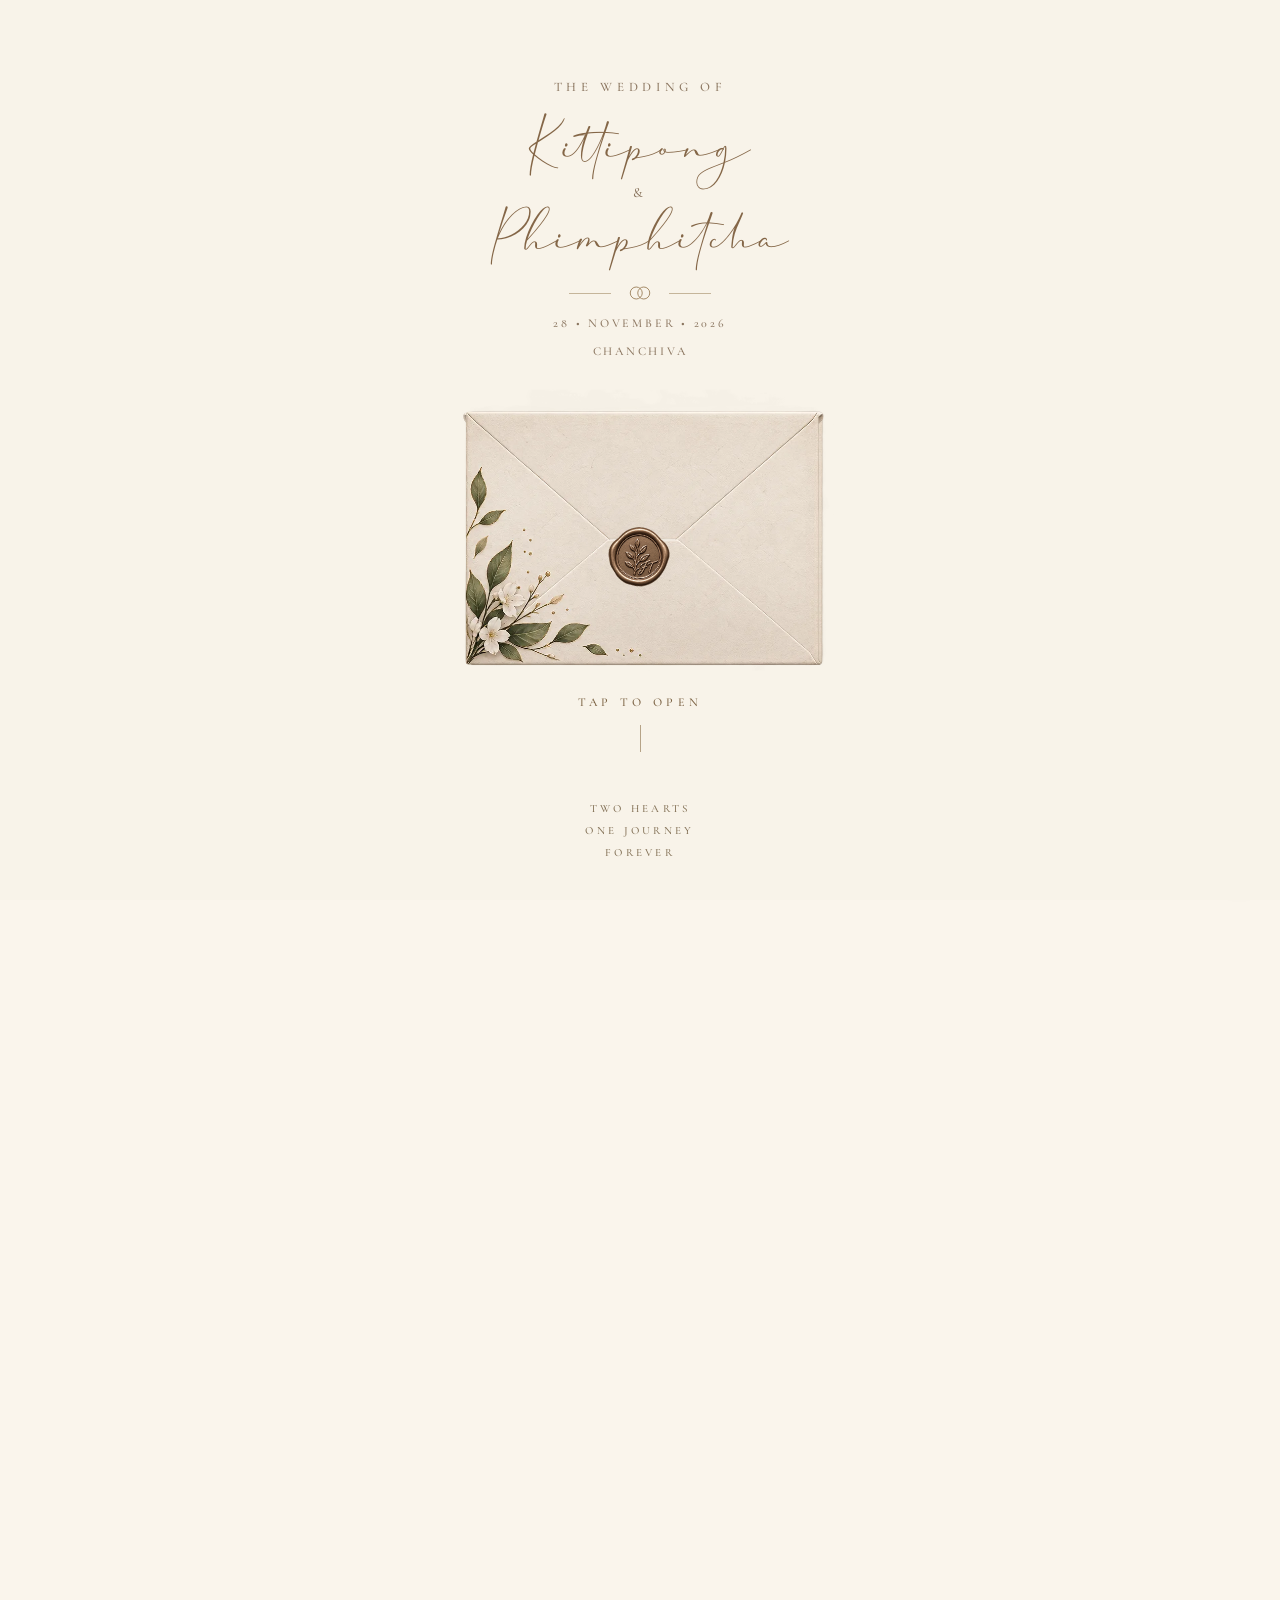
==== index.html @ faf1058a "Add files via upload" ====
<!DOCTYPE html>
<html lang="th">
<head>
<meta charset="UTF-8">
<meta name="viewport" content="width=device-width, initial-scale=1, viewport-fit=cover">
<title>Kittipong &amp; Phimphitcha — The Wedding</title>

<!-- ฟอนต์: Noto Serif Thai สำหรับข้อความไทย และฟอนต์ลายเซ็นสำหรับชื่อคู่บ่าวสาว -->
<link rel="preconnect" href="https://fonts.googleapis.com">
<link rel="preconnect" href="https://fonts.gstatic.com" crossorigin>
<link href="https://fonts.googleapis.com/css2?family=Cormorant+Garamond:ital,wght@0,500;0,600;1,500&family=Great+Vibes&family=Italianno&family=Playfair+Display:ital,wght@0,500;0,600;1,500;1,600&family=Noto+Serif+Thai:wght@300;400;500;600;700&display=swap" rel="stylesheet">

<link rel="stylesheet" href="style.css">
</head>
<body class="locked">

<!-- =========================================================
     OPENING SCREEN — ซองจดหมาย (tap / Enter / Space เพื่อเปิด)
     ========================================================= -->
<div id="opening-screen" role="button" tabindex="0" aria-label="เปิดการ์ดแต่งงาน">
  <div class="opening-florals" aria-hidden="true">
    <span class="floral-cut floral-top-left"></span>
    <span class="floral-cut floral-top-right"></span>
    <span class="floral-cut floral-bottom-left"></span>
    <span class="floral-cut floral-bottom-right"></span>
  </div>
  <div class="petal-shower" id="petalShower" aria-hidden="true"></div>
  <!-- ข้อความอยู่หลังชั้นซองและการ์ด จึงถูกการ์ดทับได้ระหว่างเปิด -->
  <div class="opening-message" aria-hidden="true">
    <span>THE WEDDING OF</span>
    <strong><i>Kittipong</i><b>&amp;</b><i>Phimphitcha</i></strong>
    <div class="opening-rings"><svg viewBox="0 0 40 24" width="30" height="20" fill="none" stroke="currentColor" stroke-width="1.2" aria-hidden="true"><circle cx="15" cy="12" r="8"/><circle cx="25" cy="12" r="8"/></svg></div>
    <em>28 • NOVEMBER • 2026<br>CHANCHIVA</em>
  </div>
  <div class="envelope-stage" id="envelopeStage">

    <!-- ชั้นที่ 1: ซองด้านหลัง (ล่างสุด) -->
    <img class="env-layer env-back" src="assets/envelope-back.webp" alt="">

    <!-- การ์ดเชิญ (ซ่อนอยู่ในซองก่อนเปิด) -->
    <div class="card-holder" id="cardHolder">
      <img src="assets/invitation-card.webp" alt="การ์ดแต่งงาน Kittipong และ Phimphitcha">

    </div>

    <!-- ชั้นที่ 2: ซองด้านหน้า/ปากซอง (ทับการ์ด ให้เห็นแค่โผล่จากช่อง) -->
    <img class="env-layer env-pocket" src="assets/envelope-pocket.webp" alt="">

    <!-- ฝาซอง หมุนเปิดแบบ 3D จากขอบบน -->
    <img class="env-layer env-flap" src="assets/envelope-flap.webp" alt="">

    <!-- ภาพซองปิดสนิท แสดงตอนเริ่มต้นก่อนกด -->
    <img class="env-layer env-closed" src="assets/envelope-closed.webp" alt="ซองจดหมาย">

    <!-- ตราครั่ง -->
    <img class="seal" src="assets/wax-seal.webp" alt="">
  </div>
  <div class="tap-hint">TAP TO OPEN</div>
  <div class="opening-motto" aria-hidden="true">TWO HEARTS<br>ONE JOURNEY<br>FOREVER</div>
</div>

<!-- เสียงเอฟเฟกต์ตอนแตะเปิดซอง (เล่นทันทีตอนกด) -->
<audio id="openSound" preload="auto">
  <source src="assets/envelope-open.mp3" type="audio/mpeg">
</audio>

<!-- เสียงกระดาษเลื่อน: เล่นตอนการ์ดเลื่อนขึ้นพ้นซอง -->
<audio id="slideSound" preload="auto">
  <source src="assets/paper-slide.mp3" type="audio/mpeg">
</audio>

<!-- เพลงพื้นหลัง: เริ่มเล่นหลังเข้าสู่หน้าเนื้อหาแล้วเท่านั้น จึงไม่มีวิดีโอปรากฏบนหน้าเว็บ -->
<audio id="musicPlayer" loop preload="auto">
  <source src="assets/sweet-nothing.mp3" type="audio/mpeg">
</audio>
<button class="music-toggle" id="musicToggle" type="button" aria-pressed="false" aria-label="เล่น/หยุดเพลงประกอบ">
  <svg class="icon-off" viewBox="0 0 24 24" width="19" height="19" fill="none" stroke="currentColor" stroke-width="1.7" stroke-linecap="round" stroke-linejoin="round" aria-hidden="true"><path d="M4 9v6h4l5 4V5L8 9H4z"/><path d="M4 4l16 16"/></svg>
  <svg class="icon-on" viewBox="0 0 24 24" width="19" height="19" fill="none" stroke="currentColor" stroke-width="1.7" stroke-linecap="round" stroke-linejoin="round" aria-hidden="true"><path d="M4 9v6h4l5 4V5L8 9H4z"/><path d="M16.5 8.5a5 5 0 0 1 0 7"/><path d="M19 6a8.5 8.5 0 0 1 0 12"/></svg>
</button>

<!-- =========================================================
     MAIN SITE
     ========================================================= -->
<div id="site">

  <!-- 1) HERO -->
  <section class="hero" id="hero">
    <div class="hero-botanical hero-reference-scene" aria-hidden="true">
      <span class="hero-edge-sprig"></span>
      <span class="hero-edge-petal"></span>
      <svg class="hero-wash hero-wash-top" viewBox="0 0 500 420" fill="none">
        <defs><filter id="washTexture"><feTurbulence type="fractalNoise" baseFrequency=".045" numOctaves="3" seed="8" result="grain"/><feDisplacementMap in="SourceGraphic" in2="grain" scale="9"/><feGaussianBlur stdDeviation=".6"/></filter></defs>
        <path d="M0 0H365C309 83 187 34 117 115C68 170 53 195 0 239Z" fill="#9da982" opacity=".38" filter="url(#washTexture)"/>
        <path d="M0 0H390C320 89 203 46 132 124C70 192 76 239 0 283Z" fill="#b8bea0" opacity=".17" filter="url(#washTexture)"/>
        <path d="M-20 373C73 326 150 345 213 239C272 140 265 77 420-15" stroke="#b79a5f" stroke-width="1.5" opacity=".8"/>
      </svg>
      <svg class="hero-wash hero-wash-bottom" viewBox="0 0 500 420" fill="none">
        <path d="M0 420C130 372 184 393 259 309C344 216 397 195 500 175V420Z" fill="#9da982" opacity=".35" filter="url(#washTexture)"/>
        <path d="M50 420C177 357 212 377 282 291C360 213 398 187 500 170" stroke="#f8f5eb" stroke-width="3" opacity=".7"/>
        <path d="M-10 389C122 345 195 368 267 249C344 124 408 128 520 92" stroke="#b79a5f" stroke-width="1.5" opacity=".8"/>
      </svg>
      <span class="hero-corner-note">A little<br>moment,<br>a lifetime<br>together<span>♡</span></span>
      <span class="hero-side-note">Two<br>people<br>one<br>story</span>
      <span class="hero-scatter scatter-leaf-one"></span>
      <span class="hero-scatter scatter-leaf-two"></span>
      <span class="hero-scatter scatter-petal-one"></span>
      <span class="hero-scatter scatter-petal-two"></span>
      <span class="hero-scatter scatter-petal-three"></span>
      <span class="hero-scatter scatter-petal-four"></span>
      <span class="hero-scatter scatter-petal-five"></span>
      <span class="hero-scatter scatter-petal-six"></span>
      <span class="floral-cut floral-left floral-distant"></span>
      <span class="floral-cut floral-bottom floral-distant"></span>
      <span class="floral-cut floral-left floral-veil"></span>
      <span class="floral-cut floral-bottom floral-veil"></span>
      <span class="floral-cut floral-left"></span>
      <span class="floral-cut floral-bottom"></span>
    </div>
    <figure class="hero-couple">
      <img class="couple-story" id="coupleStory" src="assets/couple-watercolor-ten/01.png" alt="ภาพเคลื่อนไหวเรื่องราวของคู่บ่าวสาว Kittipong และ Phimphitcha">
      <img class="couple-final" id="coupleFinal" src="assets/couple-final-watercolor.png" alt="" aria-hidden="true" decoding="async" fetchpriority="high">
    </figure>
    <!-- Remove hero-progress--message to restore the original progress bar. -->
    <div class="hero-progress hero-progress--message" id="heroProgress" aria-hidden="true">
      <span class="progress-bar"></span>
      <div class="journey-loading">การเดินทางของเรากำลังจะเริ่มต้นขึ้น<i class="journey-dots"></i></div>
    </div>
    <div class="hero-copy">
      <div class="kicker">The Wedding Of</div>
      <h1><span class="hero-name">Kittipong</span><span class="amp">&amp;</span><span class="hero-name">Phimphitcha</span></h1>
      <div class="venue"><!-- ข้อมูลสถานที่: แก้ชื่อสถานที่จัดงานตรงนี้ --> Chanchiva</div>
      <div class="date-row">
        <span>28</span><span class="dot"></span><span>November</span><span class="dot"></span><span>2026</span>
      </div>
      <p class="tagline">A little moment,<br>a lifetime together</p>
      <div class="hero-actions">
        <a class="hero-btn" href="#gift">
          <svg class="hero-btn-icon" viewBox="0 0 24 24" width="20" height="20" fill="none" stroke="currentColor" stroke-width="1.6" stroke-linecap="round" stroke-linejoin="round" aria-hidden="true"><path d="M12 20.2s-7.3-4.4-9.7-8.7C.7 8 2.1 4.3 5.6 3.8c2-.3 3.7.8 4.6 2.3.9-1.5 2.6-2.6 4.6-2.3 3.5.5 4.9 4.2 3.1 7.7-2.4 4.3-9.6 8.7-9.6 8.7z"/></svg>
          <span>ร่วมแสดงความยินดี</span>
          <small>Well Wishes</small>
        </a>
        <a class="hero-btn" href="#rsvp">
          <svg class="hero-btn-icon" viewBox="0 0 24 24" width="20" height="20" fill="none" stroke="currentColor" stroke-width="1.6" stroke-linecap="round" stroke-linejoin="round" aria-hidden="true"><rect x="3.5" y="5" width="17" height="15.5" rx="2"/><path d="M3.5 9.6h17M8 3v3.6M16 3v3.6"/></svg>
          <span>ลงชื่อเข้าร่วมงาน</span>
          <small>RSVP</small>
        </a>
        <a class="hero-btn" href="#gallery">
          <svg class="hero-btn-icon" viewBox="0 0 24 24" width="20" height="20" fill="none" stroke="currentColor" stroke-width="1.6" stroke-linecap="round" stroke-linejoin="round" aria-hidden="true"><rect x="3" y="4.5" width="18" height="14" rx="2"/><circle cx="8.5" cy="9.5" r="1.5"/><path d="M4 16.5l4.5-4.3c.8-.8 2-.8 2.8 0l1.7 1.6M14 15l1.4-1.3c.8-.8 2-.8 2.8 0L21 16"/></svg>
          <span>แกลเลอรี</span>
          <small>Gallery</small>
        </a>
      </div>
    </div>
    <div class="scroll-cue"></div>
  </section>

  <!-- 2) COUNTDOWN -->
  <section class="section" id="countdown">
    <div class="container center">
      <div class="countdown-ornament countdown-hourglass" aria-hidden="true">
        <span></span><svg viewBox="0 0 24 32" fill="none" stroke="currentColor" stroke-width="1.1" stroke-linecap="round" stroke-linejoin="round"><path d="M3 2h18M3 30h18M5 3v5c0 4 5 5 5 8s-5 4-5 8v5M19 3v5c0 4-5 5-5 8s5 4 5 8v5M8 26h8M8 7h8"/></svg><span></span>
      </div>
      <h2 class="eyebrow">Countdown</h2>
      <p class="countdown-date">Until <time datetime="2026-11-28">28 November 2026</time></p>
      <div class="countdown-wrap" id="countdownWrap">
        <div class="cd-box"><div class="cd-num" id="cdDays">00</div><div class="cd-label">Days</div></div>
        <div class="cd-box"><div class="cd-num" id="cdHours">00</div><div class="cd-label">Hours</div></div>
        <div class="cd-box"><div class="cd-num" id="cdMins">00</div><div class="cd-label">Minutes</div></div>
        <div class="cd-box"><div class="cd-num" id="cdSecs">00</div><div class="cd-label">Seconds</div></div>
      </div>
      <div class="countdown-ornament countdown-leaf" aria-hidden="true">
        <span></span><svg viewBox="0 0 64 36" fill="none"><path d="M8 29C23 24 36 16 55 6" stroke="currentColor" stroke-width="1"/><path d="M17 25Q8 13 15 10Q22 15 17 25ZM25 21Q21 8 29 5Q34 13 25 21ZM35 16Q34 4 43 3Q46 10 35 16ZM23 23Q34 21 37 28Q29 33 23 23ZM36 16Q49 14 53 20Q44 26 36 16Z" fill="currentColor" opacity=".7"/></svg><span></span>
      </div>
      <p class="countdown-quote">Good things take time<br>and we can’t wait to see you</p>
    </div>
  </section>

  <!-- 4) SCHEDULE -->
  <section class="section" id="schedule">
    <div class="schedule-corner" aria-hidden="true"></div>
    <div class="container center">
      <div class="schedule-heading-ornament" aria-hidden="true"><span>⚜</span></div>
      <div class="eyebrow">Wedding Day Schedule</div>
      <p class="lede">ขอเรียนเชิญทุกท่านร่วมเป็นส่วนหนึ่งในวันพิเศษของเรา</p>
    </div>
    <div class="container">
      <div class="schedule-list">
        <div class="sch-row">
          <div class="sch-time">16.29</div>
          <div class="schedule-icon icon-rings" aria-hidden="true"></div>
          <div class="sch-what"><span>RING CEREMONY</span><p>ร่วมเป็นสักขีพยานในช่วงเวลาสำคัญของเรา</p></div>
        </div>
        <div class="sch-row">
          <div class="sch-time">17.09</div>
          <div class="schedule-icon icon-water" aria-hidden="true"></div>
          <div class="sch-what"><span>WATER BLESSING</span><p>รับคำอวยพรจากผู้ใหญ่ที่เคารพรัก</p></div>
        </div>
        <div class="sch-row">
          <div class="sch-time">18.49</div>
          <div class="schedule-icon icon-cheers" aria-hidden="true"></div>
          <div class="sch-what"><span>WEDDING RECEPTION</span><p>ร่วมรับประทานอาหารและเฉลิมฉลองไปด้วยกัน</p></div>
        </div>
        <div class="sch-row">
          <div class="sch-time">20.59</div>
          <div class="schedule-icon icon-party" aria-hidden="true"></div>
          <div class="sch-what"><span>AFTER PARTY</span><p>สนุกไปด้วยกันในค่ำคืนพิเศษ</p></div>
        </div>
      </div>
    </div>
      <div class="schedule-footer-ornament" aria-hidden="true">
      <span></span><svg viewBox="0 0 64 36" fill="none"><path d="M8 29C23 24 36 16 55 6" stroke="currentColor" stroke-width="1"/><path d="M17 25Q8 13 15 10Q22 15 17 25ZM25 21Q21 8 29 5Q34 13 25 21ZM35 16Q34 4 43 3Q46 10 35 16ZM23 23Q34 21 37 28Q29 33 23 23ZM36 16Q49 14 53 20Q44 26 36 16Z" fill="currentColor" opacity=".75"/></svg><span></span>
    </div>
  </section>

  <!-- 5) GALLERY -->
  <section class="section" id="gallery">
    <div class="container center">
      <div class="eyebrow">Gallery</div>
      <!-- แทนที่ .g-cell ด้วย <img src="..."> เมื่อมีภาพจริง -->
      <div class="gallery">
        <div class="g-cell">ภาพที่ 1</div>
        <div class="g-cell">ภาพที่ 2</div>
        <div class="g-cell">ภาพที่ 3</div>
        <div class="g-cell">ภาพที่ 4</div>
        <div class="g-cell">ภาพที่ 5</div>
        <div class="g-cell">ภาพที่ 6</div>
        <div class="g-cell">ภาพที่ 7</div>
        <div class="g-cell">ภาพที่ 8</div>
      </div>
    </div>
  </section>

  <!-- 6) LOCATION -->
  <section class="section" id="location">
    <div class="container center">
      <div class="eyebrow">Location</div>
      <figure class="venue-art">
        <img src="assets/chanchiva-venue.png" width="1484" height="1060" loading="lazy" decoding="async" alt="ภาพวาดสถานที่จัดงาน Chanchiva พร้อมโต๊ะจัดเลี้ยงกลางสวนและไฟประดับ">
      </figure>
      <div class="loc-box">
        <!-- ข้อมูลสถานที่: แก้ชื่อ/ที่อยู่จริงตรงนี้ -->
        
        <p>chanchiva, trat 23000</p>
        <a class="btn solid" href="https://maps.app.goo.gl/iJ3Cxn6R8EV3e9rb6?g_st=ic" target="_blank" rel="noopener">เปิดใน Google Maps</a>
      </div>
    </div>
  </section>

  <!-- 7) DRESS CODE -->
  <section class="section" id="dresscode">
    <div class="container center">
      <p class="dress-kicker">OUR SPECIAL DAY</p>
      <h2 class="eyebrow">Dress Code</h2>
      <div class="dress-divider" aria-hidden="true"></div>
      <p class="lede">ขอเชิญแขกผู้มีเกียรติร่วมงานในโทนสีที่กลมกลืนกับธีมงาน</p>
      <div class="dress-row">
        <div class="dress-swatch"><div class="chip" style="background:#faf5ec"></div><span>Ivory</span></div>
        <div class="dress-swatch"><div class="chip" style="background:#d9c39c"></div><span>Champagne</span></div>
        <div class="dress-swatch"><div class="chip" style="background:#7a6142"></div><span>Warm Brown</span></div>
        <div class="dress-swatch"><div class="chip" style="background:#8da07e"></div><span>Sage</span></div>
      </div>
      <figure class="dress-illustration">
        <img src="assets/dress-code-guests-editorial.png" loading="lazy" decoding="async" alt="ตัวอย่างชุดแขกงานแต่ง ทั้งสูทและเดรสในโทนไอวอรี แชมเปญ น้ำตาล และเขียวเซจ">
      </figure>
    </div>
  </section>

  <!-- 8) CONGRATULATIONS / GIFT -->
  <section class="section" id="gift">
    <div class="container center">
      <div class="eyebrow">With Love</div>
      <p class="lede">ขอบคุณทุกความรักและคำอวยพรที่มอบให้ในวันพิเศษของเรา</p>
    </div>
    <div class="container">
      <form class="gift-panel" id="giftForm">
        <img class="payment-qr" src="assets/payment-qr.png" alt="QR PromptPay สำหรับร่วมแสดงความยินดี">
        <div class="gift-fields">
          <div class="f-row">
            <label for="transferName">ชื่อผู้โอน</label>
            <input type="text" id="transferName" name="transferName" required placeholder="ชื่อ-นามสกุล">
          </div>
          <div class="f-row">
            <label class="slip-label" for="transferSlip">แนบสลิปการโอนเงิน <span>เลือกไฟล์</span></label>
            <input class="slip-input" type="file" id="transferSlip" name="transferSlip" accept="image/*">
          </div>
          <div class="f-row">
            <label for="giftMessage">เขียนคำอวยพรเล็ก ๆ น้อย ๆ</label>
            <textarea id="giftMessage" name="giftMessage" placeholder="ขอให้มีความสุขมาก ๆ ตลอดไป"></textarea>
          </div>
          <button type="submit" class="btn solid">ส่งความยินดี</button>
          <p class="rsvp-note" id="giftNote">ขอบคุณสำหรับความรักและคำอวยพรนะคะ/ครับ</p>
        </div>
      </form>
    </div>
  </section>

  <!-- 9) RSVP -->
  <section class="section" id="rsvp">
    <div class="container center">
      <div class="eyebrow">ตอบรับคำเชิญ</div>
      <p class="lede">กรุณายืนยันก่อนวันที่ ... เพื่อความสะดวกในการจัดเตรียมงาน</p>
    </div>
    <div class="container">
      <!--
        การเชื่อมฟอร์ม RSVP:
        ฟอร์มนี้เป็น client-side เท่านั้น ยังไม่ได้เชื่อมต่อปลายทางส่งข้อมูล
        แนะนำให้เชื่อมกับ Google Form / Airtable / Formspree หรือ backend ของคุณเอง
        โดยแก้ที่ฟังก์ชัน handleRsvpSubmit() ด้านล่าง (เช่น เปลี่ยนเป็น fetch('URL ปลายทาง', {...}))
      -->
      <form class="rsvp-panel" id="rsvpForm">
        <div class="f-row">
          <label for="rsvpName">ชื่อ-นามสกุล</label>
          <input type="text" id="rsvpName" name="name" required placeholder="ชื่อของคุณ">
        </div>
        <div class="f-row">
          <label for="rsvpCount">จำนวนแขกที่มาร่วมงาน (รวมตัวท่านเอง)</label>
          <input type="number" id="rsvpCount" name="guests" min="1" value="1" required>
        </div>
        <div class="f-row">
          <label>การเข้าร่วมงาน</label>
          <div class="radio-group">
            <label><input type="radio" name="attending" value="yes" checked> ยินดีเข้าร่วม</label>
            <label><input type="radio" name="attending" value="no"> ไม่สะดวกเข้าร่วม</label>
          </div>
        </div>
        <button type="submit" class="btn">ส่งคำตอบรับ</button>
        <p class="rsvp-note" id="rsvpNote">ขอบคุณที่ยืนยันมานะคะ/ครับ พบกันวันที่ 28 พฤศจิกายน 2026</p>
      </form>
    </div>
  </section>

  <!-- FOOTER -->
  <footer>
    <div class="f-names">Kittipong &amp; Phimphitcha</div>
    <div class="f-date">28 . 11 . 2026 &nbsp;—&nbsp; Chanchiva</div>
    <div class="f-note">A little moment, a lifetime together</div>
  </footer>

</div>

<script src="script.js"></script>
</body>
</html>
---- style.css ----
/* =========================================================
   TOKENS — โทนสี ivory / champagne / warm brown / sage green
   ========================================================= */
:root{
  --ivory:      #faf5ec;
  --paper:      #f1e9da;
  --paper-deep: #e6d9bf;
  --champagne:  #d9c39c;
  --brown:      #7a6142;
  --brown-deep: #4a3a28;
  --sage:       #8da07e;
  --sage-deep:  #63735a;
  --ink:        #3a3025;
  --line:       rgba(74,58,40,0.18);
  --shadow:     0 18px 50px rgba(74,58,40,0.16);

  --serif-th: 'Noto Serif Thai', 'Cordia New', serif;
  --serif-en: 'Playfair Display', 'Noto Serif Thai', serif;
  --script: 'Great Vibes', 'Brush Script MT', cursive;

  --envelope-w: 783;
  --envelope-h: 615;
}

@font-face{
  font-family:'Cherolina';
  src:url('assets/Cherolina.otf') format('opentype');
  font-display:swap;
}

*{ box-sizing:border-box; }
html{ scroll-behavior:smooth; }
body{
  margin:0;
  font-family:var(--serif-th);
  background:var(--ivory);
  color:var(--ink);
  -webkit-font-smoothing:antialiased;
  overflow-x:hidden;
}
body.locked{ overflow:hidden; height:100vh; }
html.hero-locked, body.hero-locked{ overflow:hidden; height:100%; overscroll-behavior:none; }
.music-toggle{
  position:fixed; z-index:20; right:18px; bottom:18px;
  width:46px; height:46px; padding:0;
  display:flex; align-items:center; justify-content:center;
  border:1px solid rgba(96,74,49,.36); border-radius:50%; background:rgba(250,245,236,.92);
  color:var(--ink); box-shadow:0 5px 18px rgba(80,60,38,.14); cursor:pointer;
  font:500 18px var(--serif-en); letter-spacing:0; line-height:1;
}
.music-toggle[aria-pressed="true"]{ background:var(--sage-deep); border-color:var(--sage-deep); color:#fff; }
.music-toggle svg{ display:none; }
.music-toggle .icon-off{ display:block; }
.music-toggle[aria-pressed="true"] .icon-off{ display:none; }
.music-toggle[aria-pressed="true"] .icon-on{ display:block; }

img{ max-width:100%; display:block; }
h1,h2,h3{ margin:0; font-weight:500; }
p{ margin:0; }
a{ color:inherit; }
.container{ max-width:720px; margin:0 auto; padding:0 24px; }
.eyebrow{
  font-family:var(--serif-en);
  font-style:italic;
  font-size:clamp(26px,4.4vw,38px);
  color:var(--sage-deep);
  letter-spacing:.02em;
}
.section-title{
  font-size:clamp(26px,4.4vw,38px);
  color:var(--brown-deep);
  line-height:1.25;
}
.section{
  padding:88px 0;
  position:relative;
  overflow:hidden;
}
.section + .section{ border-top:1px solid var(--line); }
.section::before{
  content:"⚜";
  position:absolute;
  top:30px;
  left:max(18px, calc((100vw - 900px) / 2));
  color:var(--sage);
  font-size:18px;
  opacity:.34;
  transform:rotate(-18deg);
}
.section:nth-of-type(even)::before{ left:auto; right:max(18px, calc((100vw - 900px) / 2)); transform:rotate(18deg); }
.section .container{ position:relative; z-index:1; }
.center{ text-align:center; }
.lede{
  max-width:56ch;
  margin:18px auto 0;
  font-size:17px;
  line-height:1.9;
  color:var(--ink);
}
.center .lede{ margin-left:auto; margin-right:auto; }

@media (prefers-reduced-motion: reduce){
  *{ animation-duration:.001ms !important; transition-duration:.001ms !important; }
}

/* =========================================================
   OPENING SCREEN — ซองจดหมาย
   ========================================================= */
#opening-screen{
  position:fixed; inset:0; z-index:9999;
  box-sizing:border-box;
  /* กันชนเผื่อพื้นที่ด้านบน: ขยับชื่อลงมาแล้วต้องดันซองลงตามไปด้วย
     เพื่อไม่ให้เส้น+แหวนใต้ชื่อถูกซองบังในจอที่เตี้ยลง */
  padding-top:clamp(18px, 4vh, 36px);
  display:flex; flex-direction:column; align-items:center; justify-content:center;
  background:
    radial-gradient(ellipse at 50% 35%, rgba(222,205,175,.27), transparent 53%),
    radial-gradient(ellipse at 12% 82%, rgba(243,232,213,.7), transparent 34%),
    #fcf8f0;
  transition:opacity .6s ease, transform .6s ease;
}
#opening-screen::before{
  /* พื้นผิวกระดาษอ่อนๆ */
  content:"";
  position:absolute; inset:0;
  background-image:
    radial-gradient(rgba(74,58,40,0.035) 1px, transparent 1px);
  background-size:3px 3px;
  opacity:.5; pointer-events:none;
}
#opening-screen.hide{
  opacity:0;
  transform:scale(1.04);
  pointer-events:none;
}
.opening-florals{ position:absolute; inset:0; z-index:0; overflow:hidden; pointer-events:none; opacity:.58; }
.floral-cut{
  position:absolute;
  display:block;
  background-image:url('assets/floral-reference.png');
  background-repeat:no-repeat;
  pointer-events:none;
  -webkit-mask-image:radial-gradient(ellipse at center, #000 48%, transparent 74%);
  mask-image:radial-gradient(ellipse at center, #000 48%, transparent 74%);
}
.opening-florals .floral-top-left{ top:-104px; left:-108px; width:245px; height:245px; background-size:auto 285px; background-position:left top; }
.opening-florals .floral-top-right{ top:-104px; right:-108px; width:245px; height:245px; background-size:auto 285px; background-position:right top; }
.opening-florals .floral-bottom-left{ bottom:-115px; left:-105px; width:350px; height:355px; background-size:auto 400px; background-position:left bottom; }
.opening-florals .floral-bottom-right{ bottom:-118px; right:-112px; width:390px; height:400px; background-size:auto 450px; background-position:right bottom; }

.envelope-stage{
  position:relative;
  width:min(86vw, 480px);
  aspect-ratio: var(--envelope-w) / var(--envelope-h);
  cursor:pointer;
  -webkit-tap-highlight-color:transparent;
  z-index:1;
  /* หมายเหตุ: ไม่ใส่ perspective ไว้ตรงนี้ (ตัวห่อหลัก) เพราะ perspective/transform บนตัวแม่
     จะกลายเป็น containing block ของลูกที่เป็น position:fixed ซึ่งจะทำให้การขยายการ์ดเต็มจอ
     (ดู goFullscreen ใน JS) คำนวณตำแหน่งผิดพลาด — จึงย้าย perspective ไปไว้ในทรานส์ฟอร์มของ
     .env-flap เองแทน (ดูด้านล่าง) */
}

/* ข้อความด้านหลังซอง: ชั้นซอง/การ์ด (z-index 1 ขึ้นไป) จะทับข้อความเมื่อเคลื่อนไหวผ่าน */
.opening-message{
  position:absolute; z-index:1; top:clamp(98px, 13vh, 144px); left:50%;
  width:min(82vw, 460px); transform:translateX(-50%); text-align:center;
  color:#9b783f; pointer-events:none;
  text-shadow:0 1px 10px rgba(255,255,255,.8);
}
.opening-message span{
  display:block; margin-bottom:16px; color:#8b7660;
  font:500 clamp(11px, 2.6vw, 14px)/1 'Cormorant Garamond', var(--serif-en);
  letter-spacing:.42em; text-transform:uppercase;
}
.opening-message strong{
  display:block; font-family:'Cherolina', 'Italianno', var(--script); font-size:clamp(56px, 12vw, 94px);
  font-weight:400; line-height:.68;
}
.opening-message i{ display:block; font-style:normal; }
.opening-message b{
  display:block; margin:10px 0 8px; color:#8b7660; font-family:'Cormorant Garamond', var(--serif-en);
  font-size:clamp(13px, 2.8vw, 17px); font-weight:500; letter-spacing:.22em; line-height:1;
}
.opening-message em{
  display:block; margin-top:27px; color:#8b7660; font:500 clamp(11px, 2.5vw, 14px)/1.85 'Cormorant Garamond', var(--serif-en);
  letter-spacing:.35em; text-transform:uppercase; font-style:normal;
}
.opening-message::after{
  content:"○  ○"; display:block; width:150px; margin:17px auto 0; padding-top:12px;
  border-top:1px solid rgba(155,120,63,.65); color:#af8a52; font:400 24px/.55 'Cormorant Garamond', serif;
  letter-spacing:-.34em; text-indent:-.34em;
}

.env-layer{
  position:absolute; inset:0;
  width:100%; height:100%;
  object-fit:contain;
  user-select:none;
  -webkit-user-drag:none;
}

.env-back  { z-index:1; }

/* การ์ด: สูงสุด 320px และรักษาสัดส่วนเดิมเสมอ
   บนหน้าจอแคบ ความสูงจะลดตามซอง จึงไม่ใหญ่กว่าตัวซอง */
.card-holder{
  position:absolute;
  left:50%; bottom:5%;
  width:auto;
  height:min(320px, 67.55vw);
  aspect-ratio: 1024/1536;

  opacity:0;
  visibility:visible;

  transform:translate(-50%, 30px);
  transform-origin:bottom center;
  z-index:2;

  transition:transform 4.35s cubic-bezier(.22,.84,.28,1), opacity .42s ease, z-index 0s linear .78s;

  will-change: transform, opacity;
}
.card-holder img{
  width:100%; height:100%; object-fit:cover;
  border-radius:3px;
  box-shadow:0 10px 30px rgba(58,48,37,0.25);
}
.card-copy{
  position:absolute; z-index:1; top:15%; left:7%; right:7%;
  text-align:center; color:var(--brown-deep);
  font-family:var(--serif-en); text-shadow:0 1px 10px rgba(255,255,255,.82);
  pointer-events:none;
}
.card-copy span{ display:block; font-size:clamp(6px, 1.35vw, 12px); letter-spacing:.16em; font-weight:600; }
.card-copy strong{ display:block; margin-top:.65em; font-size:clamp(10px, 2.3vw, 21px); font-weight:600; line-height:1.18; }
.card-copy b{ color:#c98a96; font-size:.86em; padding:0 .08em; }

.petal-shower{ position:fixed; inset:0; z-index:10001; overflow:hidden; pointer-events:none; }

/* ตัวห่อการเคลื่อนที่ของกลีบ: คุมตำแหน่งเริ่ม/หมุน/ระยะเวลาร่วง */
.petal-flight{
  position:absolute; top:-8vh; left:var(--petal-left);
  display:block;
  opacity:0;
  transform:translate3d(0,-20px,0) rotate(var(--petal-turn, 0deg));
  animation:petal-flight-fall var(--petal-duration) cubic-bezier(.45,0,.55,1) var(--petal-delay) forwards;
}
/* เส้นทางร่วงแบบซิกแซกซ้าย-ขวาหลายช่วง จำลองแรงลมพัดเป็นระลอก แทนการร่วงเป็นเส้นตรงเดิม */
@keyframes petal-flight-fall{
  0%{   opacity:0;  transform:translate3d(0, -20px, 0)                                 rotate(var(--petal-turn, 0deg)); }
  8%{   opacity:.9; }
  22%{  transform:translate3d(calc(var(--petal-drift, 40px) *  0.55), 22vh, 0) rotate(calc(var(--petal-turn, 0deg) +  70deg)); }
  40%{  transform:translate3d(calc(var(--petal-drift, 40px) * -0.35), 42vh, 0) rotate(calc(var(--petal-turn, 0deg) -  40deg)); }
  58%{  transform:translate3d(calc(var(--petal-drift, 40px) *  0.85), 62vh, 0) rotate(calc(var(--petal-turn, 0deg) + 160deg)); }
  76%{  transform:translate3d(calc(var(--petal-drift, 40px) * -0.15), 84vh, 0) rotate(calc(var(--petal-turn, 0deg) +  90deg)); }
  100%{ opacity:0;  transform:translate3d(var(--petal-drift, 40px), 115vh, 0) rotate(calc(var(--petal-turn, 0deg) + 280deg)); }
}
.petal{
  width:100%; height:auto;
  object-fit:contain;
  pointer-events:none;
  filter:drop-shadow(0 2px 4px rgba(74,58,40,.18));
  /* เบลอขอบภาพดอกไม้ให้กลมกลืนกับพื้นหลัง แทนขอบสี่เหลี่ยม/พื้นหลังของรูปต้นฉบับ */
  -webkit-mask-image:radial-gradient(ellipse at center, #000 52%, transparent 76%);
  mask-image:radial-gradient(ellipse at center, #000 52%, transparent 76%);
  /* ระยะสั่นไหวเล็กน้อยระหว่างร่วง ให้ดูเป็นธรรมชาติมากขึ้น */
  animation:petal-sway var(--petal-flutter, 1800ms) ease-in-out var(--petal-phase, 0ms) infinite alternate;
}
@keyframes petal-sway{
  from{ transform:translateX(calc(var(--petal-sway, 20px) * -1)) rotate(-6deg); }
  to{ transform:translateX(var(--petal-sway, 20px)) rotate(6deg); }
}

.env-pocket{ z-index:3; }

.env-flap{
  z-index:4;
  /* จุดหมุนอยู่ที่ขอบบนของซองจริง (วัดจากภาพ: ราว 16.3% จากขอบบนของผืนภาพ) */
  transform-origin:50% 16.3%;
  transform-style:preserve-3d;
  backface-visibility:visible;
  /* perspective() ใส่ไว้ในทรานส์ฟอร์มของตัวเองแทนการใส่ perspective บนตัวแม่ (ดูหมายเหตุด้านบน) */
  transform:perspective(1400px) rotateX(0deg);
  transition: transform .75s cubic-bezier(.5,0,.3,1);
}

.env-closed{
  z-index:5;
  transition:opacity .55s ease;
}

.seal{
  position:absolute;
  /* ตำแหน่งอิงจากปลายแหลมของซองจริง (วัดจากภาพ: ราว 64% จากขอบบนของผืนภาพ) */
  left:50%; top:63.5%;
  width:17%;
  transform:translate(-50%,-50%) scale(1) rotate(-6deg);
  transform-origin:center;
  z-index:6;
  transition:opacity .5s ease, transform .5s ease;
  filter:drop-shadow(0 6px 10px rgba(58,48,37,.35));
}

/* ----- สถานะแอนิเมชัน (คลาสถูกเพิ่มเป็นลำดับด้วย JS) ----- */
/* 0.0–0.5s ตราครั่งจางและย่อ */
.envelope-stage.seal-open .seal{
  opacity:0;
  transform:translate(-50%,-70%) scale(.35) rotate(8deg);
}
/* 0.3–1.0s ซองปิดจางหาย + ฝาหมุนเปิด */
.envelope-stage.flap-open .env-closed{ opacity:0; }
.envelope-stage.flap-open .env-flap{ transform:perspective(1400px) rotateX(-178deg); }
/* หลังฝาหมุนเปิดเสร็จ ย้ายไปไว้หลังสุด เพื่อไม่ให้ทับการ์ดที่กำลังเลื่อนออก */
.envelope-stage.flap-sent-back .env-flap{ z-index:0; }

/* 0.8–2.15s การ์ดเลื่อนขึ้นจนพ้นซอง โดยยังมีขนาดเท่าเดิม */
.envelope-stage.card-rise .card-holder{
  /* หลังกาเปิด: การ์ดค่อย ๆ ปรากฏและเลื่อนออกจากปากซอง */
  opacity:1;
  transform:translate(-50%, -108%);
  z-index:7; /* ขึ้นเหนือกาซองหลังเริ่มโผล่พ้นปาก */
}

/* หลังการ์ดพ้นซอง: ขยายแบบเด้ง — สลับไปใช้ position:fixed ที่คำนวณพิกัดจริงด้วย JS (ดูฟังก์ชัน goFullscreen)
   เพื่อความแม่นยำแบบพิกเซล แทนการคำนวณ scale/translate เป็นเปอร์เซ็นต์ */
.card-holder.fullscreen{
  transform:none !important;
  bottom:auto !important;
  transition:left .82s cubic-bezier(.34,1.56,.64,1),
             top .82s cubic-bezier(.34,1.56,.64,1),
             width .82s cubic-bezier(.34,1.56,.64,1),
             height .82s cubic-bezier(.34,1.56,.64,1);
}
.card-holder.fullscreen img{ border-radius:6px; }
#opening-screen::after{
  content:""; position:absolute; inset:0; z-index:0; pointer-events:none;
  background:radial-gradient(ellipse at center, #eee5d6, #b9b1a2);
  opacity:0; transition:opacity .75s ease;
}
#opening-screen.card-focus::after{ opacity:1; }
.opening-message,.opening-motto,.opening-florals,.petal-shower{
  transition:filter .7s ease, opacity .7s ease;
}
#opening-screen.card-focus .opening-message,
#opening-screen.card-focus .opening-motto,
#opening-screen.card-focus .opening-florals,
#opening-screen.card-focus .env-layer,
#opening-screen.card-focus .seal,
#opening-screen.card-focus .petal-shower{
  filter:blur(3px); opacity:0; transition:filter .7s ease, opacity .7s ease;
}

.tap-hint{
  margin-top:34px;
  font-family:var(--serif-en);
  letter-spacing:.32em;
  font-size:13px;
  color:var(--brown);
  text-transform:uppercase;
  animation:pulse 2.4s ease-in-out infinite;
  z-index:1;
}
.tap-hint::after{ content:""; display:block; width:42px; height:1px; margin:14px auto 0; background:rgba(122,97,66,.6); }
.opening-motto{
  /* ส่งลงเลเยอร์ล่างสุดของหน้าซอง เพื่อไม่ให้ทับซอง/การ์ด/คำใบ้แตะเปิด */
  position:absolute; z-index:0; bottom:clamp(46px, 8vh, 92px); left:50%; transform:translateX(-50%);
  color:rgba(104,82,56,.7); text-align:center; font:500 12px/1.85 'Cormorant Garamond', var(--serif-en);
  letter-spacing:.35em; white-space:nowrap;
}
/* จอคอมที่มีความสูงจำกัด: จัดชุดเปิดการ์ดให้ครบในหนึ่งหน้าจอ โดยไม่กระทบมือถือ */
@media (min-width:481px){
  #opening-screen{ box-sizing:border-box; padding-top:clamp(80px, 11vh, 110px); }
  .opening-message strong{ font-size:clamp(56px, 8.8vw, 84px); }
}
@media (min-width:481px) and (max-height:900px){
  .opening-message{ top:clamp(52px, 7vh, 68px); }
  .envelope-stage{ width:min(72vw, 440px); }
  .tap-hint{ margin-top:22px; }
  .opening-motto{ bottom:clamp(24px, 4vh, 38px); }
}
@keyframes pulse{ 0%,100%{opacity:.55;} 50%{opacity:1;} }
#opening-screen.opening-hide-hint .tap-hint{
  opacity:0;
  visibility:hidden;
  pointer-events:none;
  transition:opacity .18s ease, visibility 0s linear .18s;
}

/* =========================================================
   MAIN SITE
   ========================================================= */
#site{
  overflow:clip;
  opacity:0;
  transform:scale(.97);
  transition:opacity .8s ease, transform .8s ease;
}
#site.show{ opacity:1; transform:scale(1); }

/* ---- Hero ---- */
.hero{
  --floral-overlap:16px;
  min-height:100vh;
  display:flex; flex-direction:column; align-items:center; justify-content:center;
  text-align:center;
  padding:24px 24px 54px;
  background:
    radial-gradient(ellipse at 4% 30%, rgba(170,157,124,.07), transparent 34%),
    radial-gradient(ellipse at 96% 80%, rgba(157,160,129,.08), transparent 30%),
    radial-gradient(ellipse at 50% 45%, #faf7f0 0%, #f3eee5 100%);
  position:relative;
  overflow:visible;
  z-index:1;
  /* Keep the side edges tidy while letting flowers cross into Countdown. */
  clip-path:inset(0 0 -400px 0);
}
/* ภาพแอนิเมชัน ข้อความ และเส้นเลื่อนต้องวางแบบ absolute;
   จึงไม่ให้กฎเลเยอร์ทั่วไปทับตำแหน่งของทั้งสามส่วน */
.hero > :not(.hero-botanical):not(.hero-couple):not(.hero-copy):not(.scroll-cue):not(.hero-progress):not(.hero-actions){ position:relative; z-index:1; }
.hero-botanical{ position:absolute; inset:0; overflow:visible; pointer-events:none; opacity:0; transition:opacity .65s ease; }
.hero.is-framed .hero-botanical{ opacity:1; }
/* Reference artwork has its own desktop composition, preserving flower proportions. */
.hero-botanical.hero-reference-scene{
  --scene-image:url('assets/hero-reference-mobile.png');
  background:none;
}
.hero-reference-scene > :not(.hero-corner-note):not(.hero-side-note):not(.hero-edge-sprig):not(.hero-edge-petal){ display:none; }
.hero-edge-sprig{
  position:absolute; z-index:2; left:-8px; bottom:-40px;
  width:clamp(150px, 39vw, 270px); height:180px;
  background:url('assets/hero-flowers-bottom-left.png') left bottom/contain no-repeat;
  transform:rotate(-8deg); transform-origin:left bottom;
  filter:saturate(.65) brightness(1.08); opacity:.82;
  pointer-events:none;
}
.hero-edge-petal{
  position:absolute; left:32%; bottom:-26px; width:20px; height:24px;
  background:url('assets/ivory-petal.png') center/contain no-repeat;
  transform:rotate(35deg); opacity:.6; pointer-events:none;
}
@media(min-width:768px){
  .hero-edge-sprig{ left:1%; bottom:-42px; height:250px; }
  .hero-edge-petal{ left:27%; bottom:-32px; width:28px; height:30px; }
}
.hero-reference-scene::before,.hero-reference-scene::after{ display:none; }
.hero-botanical.hero-reference-scene::before{
  display:block; content:""; position:absolute; inset:0 0 -36px;
  background:var(--scene-image) center/100% 100% no-repeat; opacity:1;
  -webkit-mask-image:linear-gradient(#000 calc(100% - 65px), transparent 100%);
  mask-image:linear-gradient(#000 calc(100% - 65px), transparent 100%);
}
@media(min-width:768px){
  .hero-botanical.hero-reference-scene{ --scene-image:url('assets/hero-reference-desktop.png'); }
}
.hero-wash{ display:none; }
.hero-wash-top{ top:0; left:0; }
.hero-wash-bottom{ bottom:0; right:0; }
.hero-corner-note{
  position:absolute; left:8%; top:9%; color:#887558;
  font:500 clamp(9px, 1.2vw, 17px)/1.9 'Cormorant Garamond', serif;
  letter-spacing:.23em; text-transform:uppercase; text-align:left;
}
.hero-corner-note span{ display:none; }
.hero-corner-note::after{ content:""; display:block; width:1px; height:22px; background:#ac9470; margin-top:10px; }
.hero-scatter{ position:absolute; width:clamp(15px, 2.8vw, 34px); aspect-ratio:1; background:center/contain no-repeat; opacity:.55; }
.scatter-leaf-one{ left:12%; top:39%; background-image:url('assets/petal-leaf-1.png'); transform:rotate(-28deg); }
.scatter-leaf-two{ right:15%; bottom:9%; background-image:url('assets/petal-leaf-1.png'); transform:rotate(45deg); }
.scatter-petal-one{ left:21%; top:46%; background-image:url('assets/ivory-petal.png'); transform:rotate(25deg); }
.scatter-petal-two{ right:23%; bottom:16%; background-image:url('assets/ivory-petal.png'); transform:rotate(-32deg); }
@media(max-width:480px){
  .hero-corner-note{ left:7%; top:6%; font-size:9px; }
  .hero-wash{ width:65vw; }
}
/* Paper and soft foliage shadows stay separate from the transparent flowers. */
.hero-botanical::before{
  content:""; position:absolute; inset:0;
  background-image:url("data:image/svg+xml,%3Csvg viewBox='0 0 180 180' xmlns='http://www.w3.org/2000/svg'%3E%3Cfilter id='n'%3E%3CfeTurbulence type='fractalNoise' baseFrequency='.8' numOctaves='3' stitchTiles='stitch'/%3E%3C/filter%3E%3Cpath fill='%23877c60' opacity='.15' filter='url(%23n)' d='M0 0h180v180H0z'/%3E%3C/svg%3E");
  background-size:180px 180px; opacity:.26;
}
.hero-botanical::after{
  content:""; position:absolute; inset:-4%; opacity:.2; filter:blur(19px);
  background:
    radial-gradient(ellipse 5% 18% at 4% 13%, #777e63 15%, transparent 75%),
    radial-gradient(ellipse 12% 4% at 12% 5%, #777e63 15%, transparent 75%),
    radial-gradient(ellipse 5% 14% at 92% 85%, #777e63 15%, transparent 75%),
    radial-gradient(ellipse 13% 4% at 91% 93%, #777e63 15%, transparent 75%);
}
.hero-botanical .floral-cut{
  z-index:1; background-size:contain; background-repeat:no-repeat;
  filter:saturate(.68) sepia(.08) brightness(1.08); opacity:.88;
  -webkit-mask-image:none; mask-image:none;
}
.hero-botanical .floral-left{
  left:-2%; bottom:calc(-1 * var(--floral-overlap)); width:clamp(180px, 46vw, 360px); height:58%;
  background-image:url('assets/hero-flowers-bottom-left.png'); background-position:left bottom;
}
.hero-botanical .floral-bottom{
  right:-2%; top:-2%; width:clamp(170px, 43vw, 330px); height:52%;
  background-image:url('assets/hero-flowers-top-right.png'); background-position:right top;
}
@media(min-width:768px){
  .hero{ --floral-overlap:24px; }
  .hero-botanical .floral-left{ width:clamp(330px, 32vw, 660px); height:85%; left:-1%; }
  .hero-botanical .floral-bottom{ width:clamp(300px, 29vw, 600px); height:80%; right:-1%; top:-3%; }
}
/* Offset translucent branches create depth behind the crisp foreground. */
.hero-botanical .floral-left{ transform-origin:left bottom; }
.hero-botanical .floral-bottom{ transform-origin:right top; }
.hero-botanical .floral-veil{
  z-index:0; opacity:.17; filter:blur(1.6px) saturate(.55);
}
.hero-botanical .floral-left.floral-veil{
  transform:translate(8%, -5%) rotate(12deg) scale(1.24);
}
.hero-botanical .floral-bottom.floral-veil{
  transform:translate(-10%, 5%) rotate(13deg) scale(1.2);
}
.hero-botanical .floral-distant{
  z-index:0; opacity:.1; filter:blur(9px) saturate(.45);
}
.hero-scatter.scatter-petal-three{ left:17%; top:3%; transform:rotate(-35deg); }
.hero-scatter.scatter-petal-four{ right:20%; top:24%; transform:rotate(65deg); }
.hero-scatter.scatter-petal-five{ left:9%; top:60%; transform:rotate(-15deg); }
.hero-scatter.scatter-petal-six{ right:10%; bottom:24%; transform:rotate(28deg); }
.scatter-petal-three,.scatter-petal-four,.scatter-petal-five,.scatter-petal-six{
  background-image:url('assets/ivory-petal.png'); opacity:.6; width:clamp(22px, 3.5vw, 45px);
}
.hero-botanical .floral-left.floral-distant{
  transform:translate(-3%, 3%) rotate(22deg) scale(1.6);
}
.hero-botanical .floral-bottom.floral-distant{
  transform:translate(3%, -3%) rotate(24deg) scale(1.55);
}
@media(min-width:768px){
  .hero-botanical .floral-veil{ filter:blur(2.5px) saturate(.65); }
  .hero-botanical .floral-distant{ filter:blur(14px) saturate(.45); }
}
.hero-copy{ position:absolute; z-index:2; top:47%; left:50%; width:min(660px, 90vw); display:flex; flex-direction:column; align-items:center; opacity:0; transform:translate(-50%, 22px); }
.hero .kicker{
  font-family:var(--serif-en); font-style:italic;
  color:var(--sage-deep); font-size:15px; letter-spacing:.05em;
}
.hero h1{
  font-family:'Cherolina', var(--script);
  font-weight:400;
  font-size:clamp(56px, 12vw, 108px);
  color:var(--brown-deep);
  margin:7px 0 10px;
  line-height:1.15;
}
.hero h1 .amp{ color:var(--sage); padding:0 .1em; font-family:var(--serif-en); font-size:.5em; vertical-align:middle; }
.hero .venue{
  font-size:14px; letter-spacing:.24em; text-transform:uppercase;
  color:var(--brown); margin-top:6px;
}
.hero .date-row{
  margin-top:12px;
  font-family:var(--serif-en);
  font-size:clamp(18px,2.6vw,22px);
  color:var(--ink);
  display:flex; gap:14px; align-items:center;
}
.hero .date-row .dot{ width:5px;height:5px;border-radius:50%;background:var(--sage); }
.hero .tagline{
  margin-top:16px;
  font-style:italic;
  color:var(--brown);
  font-family:var(--serif-en);
  font-size:16px;
}
.scroll-cue{
  position:absolute; bottom:28px; left:50%; transform:translateX(-50%);
  width:1px; height:46px; background:linear-gradient(var(--brown), transparent);
}
.hero .scroll-cue{ display:none; }
.hero.is-copy-visible .hero-copy{ opacity:1; transform:translate(-50%, 0); transition:opacity .72s ease, transform .72s cubic-bezier(.22,.8,.25,1); }
.hero.is-copy-visible .hero-copy > *{ animation:hero-copy-in 1.1s cubic-bezier(.22,.8,.25,1) both; }
.hero.is-copy-visible .hero-copy .kicker{ animation-delay:.06s; }
.hero.is-copy-visible .hero-copy h1{ animation-delay:.22s; }
.hero.is-copy-visible .hero-copy .venue{ animation-delay:.44s; }
.hero.is-copy-visible .hero-copy .date-row{ animation-delay:.62s; }
.hero.is-copy-visible .hero-copy .tagline{ animation-delay:.8s; }
@keyframes hero-copy-in{ from{ opacity:0; transform:translateY(16px); } to{ opacity:1; transform:translateY(0); } }

/* ---- Our story ---- */
.story-grid{
  display:grid; grid-template-columns: 1fr; gap:28px;
  margin-top:44px;
}
.story-card{
  background:var(--paper);
  border-radius:2px;
  padding:30px 28px;
  border-left:2px solid var(--sage);
  box-shadow:0 12px 28px rgba(74,58,40,.045);
  transition:transform .35s ease, box-shadow .35s ease;
}
.story-card:hover{ transform:translateY(-5px); box-shadow:var(--shadow); }
.story-card h3{
  font-family:var(--serif-en); font-style:italic; font-weight:600;
  color:var(--brown-deep); font-size:20px; margin-bottom:10px;
}
.story-card p{ line-height:1.85; font-size:16px; color:var(--ink); }

/* ---- Timeline ---- */
.timeline{ position:relative; margin-top:50px; padding-left:26px; }
.timeline::before{
  content:""; position:absolute; left:5px; top:6px; bottom:6px; width:1px;
  background:var(--line);
}
.tl-item{ position:relative; padding-bottom:40px; }
.tl-item:last-child{ padding-bottom:0; }
.tl-item::before{
  content:""; position:absolute; left:-26px; top:4px; width:11px; height:11px;
  border-radius:50%; background:var(--ivory); border:2px solid var(--sage);
}
.tl-item .tl-date{
  font-family:var(--serif-en); font-style:italic; color:var(--sage-deep); font-size:14px;
}
.tl-item h3{ margin-top:5px; font-size:19px; color:var(--brown-deep); }
.tl-item p{ margin-top:8px; font-size:15.5px; line-height:1.8; color:var(--ink); }

/* ---- Details / schedule ---- */
.detail-grid{
  display:grid; grid-template-columns:1fr; gap:18px; margin-top:44px;
}
@media(min-width:640px){ .detail-grid{ grid-template-columns:1fr 1fr; } }
.detail-card{
  background:var(--ivory);
  border:1px solid var(--line);
  padding:28px;
  text-align:center;
  transition:transform .35s ease, box-shadow .35s ease;
}
.detail-card:hover{ transform:translateY(-5px); box-shadow:var(--shadow); }
.detail-card .icon{ font-size:26px; color:var(--sage-deep); }
.detail-card h3{ margin-top:12px; font-size:19px; color:var(--brown-deep); }
.detail-card p{ margin-top:8px; font-size:15px; line-height:1.75; color:var(--brown); }

.schedule-list{ margin-top:44px; }
.sch-row{
  display:flex; gap:22px; padding:18px 0; border-bottom:1px solid var(--line);
  align-items:baseline;
}
.sch-row:last-child{ border-bottom:none; }
.sch-time{
  font-family:var(--serif-en); font-style:italic; color:var(--sage-deep);
  font-size:17px; min-width:96px;
}
.sch-what h3{ font-size:17px; color:var(--brown-deep); font-weight:500; }
.sch-what p{ font-size:14.5px; color:var(--brown); margin-top:3px; }

/* ---- Countdown ---- */
#countdown{ padding:94px 0 100px; background:#f8f5ee; color:#344638; }
#countdown::before{ display:none; }
#countdown .eyebrow{
  color:inherit; font-family:'Cormorant Garamond', var(--serif-en);
  font-size:clamp(44px, 7vw, 66px); font-weight:500; font-style:normal; letter-spacing:.01em;
}
.countdown-date{
  margin-top:16px; font:500 clamp(10px, 2.5vw, 14px)/1.7 'Cormorant Garamond', serif;
  text-transform:uppercase; letter-spacing:.28em;
}
.countdown-wrap{
  margin:42px auto 0; max-width:600px;
  display:flex; justify-content:center; gap:0;
  flex-wrap:nowrap;
}
.cd-box{
  min-width:0; flex:1 1 0; position:relative;
  background:transparent; color:inherit;
  padding:0 6px; text-align:center; border-radius:0;
}
.cd-box + .cd-box::before{
  content:""; position:absolute; left:0; top:7px; height:clamp(32px, 5vw, 48px);
  width:1px; background:rgba(74,58,40,.16);
}
.cd-num{ font-family:'Cormorant Garamond', var(--serif-en); font-size:clamp(38px,6vw,58px); line-height:1.1; font-weight:500; }
.cd-label{ font:500 clamp(9px,2.4vw,12px)/1.5 'Cormorant Garamond', serif; letter-spacing:.16em; text-transform:uppercase; margin-top:14px; opacity:.85; }

/* ---- Gallery ---- */
.gallery{
  margin-top:44px;
  display:grid; grid-template-columns:repeat(2,1fr); gap:12px;
}
@media(min-width:640px){ .gallery{ grid-template-columns:repeat(4,1fr); } }
.g-cell{
  aspect-ratio:3/4;
  background:linear-gradient(155deg, var(--paper) 0%, var(--paper-deep) 100%);
  display:flex; align-items:center; justify-content:center;
  color:var(--brown); font-size:12px; letter-spacing:.08em; text-align:center; padding:10px;
  border:1px dashed var(--champagne);
  transition:transform .35s ease, border-color .35s ease;
}
.g-cell:hover{ transform:rotate(-1.5deg) translateY(-4px); border-color:var(--sage-deep); }

/* ใช้ช่องดอกไม้จากภาพอ้างอิงเฉพาะสองตำแหน่ง เพื่อให้หน้าเนื้อหามีจังหวะแต่ไม่แน่นเกินไป */
#story::after, #rsvp::after{
  content:""; position:absolute; width:220px; height:250px;
  background-image:url('assets/floral-reference.png'); background-repeat:no-repeat;
  background-size:auto 250px; opacity:.23; pointer-events:none;
  -webkit-mask-image:radial-gradient(ellipse at center, #000 46%, transparent 73%);
  mask-image:radial-gradient(ellipse at center, #000 46%, transparent 73%);
}
#story::after{ right:-65px; bottom:-70px; background-position:right bottom; }
#rsvp::after{ left:-65px; top:-60px; background-position:left center; }
.gallery .g-cell:nth-child(3n){ background:linear-gradient(155deg,#eef1e7,#dfe6d4); }

/* ---- Location ---- */
#location .container{ max-width:1000px; }
.venue-art{ margin:30px auto 0; max-width:900px; }
.venue-art img{
  width:100%; height:auto;
  filter:saturate(.78) sepia(.08);
  -webkit-mask-image:url('data:image/svg+xml,%3Csvg%20xmlns%3D%22http%3A%2F%2Fwww.w3.org%2F2000%2Fsvg%22%20viewBox%3D%220%200%201000%20714%22%20preserveAspectRatio%3D%22none%22%3E%0A%20%20%3Cdefs%3E%0A%20%20%20%20%3Cfilter%20id%3D%22soft%22%20x%3D%22-10%25%22%20y%3D%22-10%25%22%20width%3D%22120%25%22%20height%3D%22120%25%22%3E%0A%20%20%20%20%20%20%3CfeGaussianBlur%20stdDeviation%3D%2210%22%2F%3E%0A%20%20%20%20%3C%2Ffilter%3E%0A%20%20%3C%2Fdefs%3E%0A%20%20%3Cpath%20fill%3D%22white%22%20filter%3D%22url%28%23soft%29%22%20d%3D%22M35%2043%20Q120%2012%20208%2030%20T405%2023%20T609%2032%20T800%2022%20Q900%2017%20964%2046%20Q980%20135%20966%20217%20T976%20393%20T962%20565%20Q978%20645%20947%20675%20Q851%20692%20756%20679%20T560%20690%20T354%20675%20T170%20687%20Q86%20690%2035%20660%20Q14%20591%2030%20509%20T22%20334%20T34%20167%20Q19%2088%2035%2043Z%22%2F%3E%0A%3C%2Fsvg%3E%0A');
  mask-image:url('data:image/svg+xml,%3Csvg%20xmlns%3D%22http%3A%2F%2Fwww.w3.org%2F2000%2Fsvg%22%20viewBox%3D%220%200%201000%20714%22%20preserveAspectRatio%3D%22none%22%3E%0A%20%20%3Cdefs%3E%0A%20%20%20%20%3Cfilter%20id%3D%22soft%22%20x%3D%22-10%25%22%20y%3D%22-10%25%22%20width%3D%22120%25%22%20height%3D%22120%25%22%3E%0A%20%20%20%20%20%20%3CfeGaussianBlur%20stdDeviation%3D%2210%22%2F%3E%0A%20%20%20%20%3C%2Ffilter%3E%0A%20%20%3C%2Fdefs%3E%0A%20%20%3Cpath%20fill%3D%22white%22%20filter%3D%22url%28%23soft%29%22%20d%3D%22M35%2043%20Q120%2012%20208%2030%20T405%2023%20T609%2032%20T800%2022%20Q900%2017%20964%2046%20Q980%20135%20966%20217%20T976%20393%20T962%20565%20Q978%20645%20947%20675%20Q851%20692%20756%20679%20T560%20690%20T354%20675%20T170%20687%20Q86%20690%2035%20660%20Q14%20591%2030%20509%20T22%20334%20T34%20167%20Q19%2088%2035%2043Z%22%2F%3E%0A%3C%2Fsvg%3E%0A');
  -webkit-mask-size:100% 100%; mask-size:100% 100%;
  -webkit-mask-repeat:no-repeat; mask-repeat:no-repeat;
}
.loc-box{
  margin-top:14px;
  padding:0 12px;
  text-align:center;
}
.loc-box h3{ font-family:var(--serif-en); font-style:italic; font-size:24px; color:var(--brown-deep); }
.loc-box p{ margin-top:10px; color:var(--sage-deep); font-family:var(--serif-en); font-size:clamp(18px, 3vw, 23px); line-height:1.8; }
.btn{
  display:inline-block; margin-top:22px;
  padding:13px 30px;
  border:1px solid var(--brown-deep);
  color:var(--brown-deep);
  text-decoration:none;
  font-size:14px; letter-spacing:.08em;
  transition:background .25s ease, color .25s ease;
}
.btn:hover{ background:var(--brown-deep); color:var(--ivory); }
.btn.solid{ background:var(--sage-deep); border-color:var(--sage-deep); color:var(--ivory); }
.btn.solid:hover{ background:var(--brown-deep); border-color:var(--brown-deep); }

/* ---- Hero action row (ร่วมแสดงความยินดี / ลงชื่อเข้าร่วมงาน / แกลเลอรี) — วางไว้ใต้ tagline ---- */
.hero-actions{
  position:relative; z-index:2;
  display:flex; align-items:stretch; justify-content:center;
  width:100%; margin-top:22px;
}
.hero-btn{
  flex:1 1 0;
  display:flex; flex-direction:column; align-items:center; justify-content:center;
  gap:6px;
  padding:14px 6px 16px;
  color:var(--brown-deep);
  text-decoration:none;
  font:500 clamp(10px, 2.6vw, 12px)/1.2 'Cormorant Garamond', var(--serif-en);
  letter-spacing:.02em;
  text-align:center;
  border-left:1px solid rgba(90,74,54,.18);
  transition:opacity .2s ease, color .2s ease;
}
.hero-btn:first-child{ border-left:none; }
.hero-btn svg{ display:block; width:20px; height:20px; fill:none; stroke:currentColor; stroke-width:1.6; stroke-linecap:round; stroke-linejoin:round; }
.hero-btn-icon{ display:block; }
.hero-btn:hover{ opacity:.68; }
/* ปุ่มหลัก (RSVP) เน้นสีเข้มขึ้นเล็กน้อยให้เด่นกว่าอีกสองปุ่ม */
.hero-btn.hero-btn-primary{ color:var(--sage-deep); font-weight:600; }
@media (max-width:360px){
  .hero-btn{ padding:12px 4px 14px; }
  .hero-btn span{ font-size:10px; }
}

/* ---- Dress code ---- */
#dresscode .container{ max-width:960px; }
#dresscode::before{ display:none; }
#dresscode .eyebrow{
  font-family:'Cormorant Garamond', var(--serif-en); font-style:normal;
  font-size:clamp(44px, 7vw, 66px); color:#344638;
}
.dress-divider{ width:48px; height:1px; background:var(--champagne); margin:22px auto; }
#dresscode .lede{ max-width:36ch; font-size:clamp(13px, 2.8vw, 16px); color:var(--brown); }
#dresscode .dress-row{ max-width:510px; margin-left:auto; margin-right:auto; }
.dress-illustration{ margin:40px auto 0; max-width:820px; }
.dress-illustration img{ width:100%; height:auto; }
@media(max-width:480px){
  .dress-illustration{ margin:30px -10px 0; }
}
.dress-row{
  margin-top:40px;
  display:flex; justify-content:center; gap:28px; flex-wrap:wrap;
}
.dress-swatch{ text-align:center; }
.dress-swatch .chip{
  width:52px; height:52px; border-radius:50%;
  margin:0 auto 10px;
  border:1px solid rgba(0,0,0,.08);
  box-shadow:inset 0 0 0 4px rgba(255,255,255,.5);
}
.dress-swatch span{ font-size:13px; color:var(--brown); }

/* ---- RSVP ---- */
.rsvp-panel{
  margin-top:44px;
  background:var(--ivory);
  border:1px solid var(--line);
  padding:36px 28px;
}
.f-row{ margin-bottom:20px; }
.f-row label{
  display:block; font-size:13px; letter-spacing:.05em; color:var(--brown-deep); margin-bottom:8px;
}
.f-row input[type=text], .f-row input[type=number], .f-row textarea{
  width:100%; padding:12px 14px;
  border:1px solid var(--line); background:#fff;
  font-family:var(--serif-th); font-size:15px; color:var(--ink);
  border-radius:1px;
}
.f-row textarea{ resize:vertical; min-height:90px; }
.radio-group{ display:flex; gap:22px; }
.radio-group label{ display:flex; align-items:center; gap:8px; font-size:15px; color:var(--ink); }
.rsvp-panel .btn{ width:100%; text-align:center; cursor:pointer; background:var(--sage-deep); color:var(--ivory); border-color:var(--sage-deep); }
.rsvp-panel .btn:hover{ background:var(--brown-deep); border-color:var(--brown-deep); }
.rsvp-note{ margin-top:14px; font-size:13px; color:var(--brown); text-align:center; display:none; }
.rsvp-note.show{ display:block; }

/* ---- Footer ---- */
footer{
  padding:40px 24px 30px;
  text-align:center;
  background:var(--brown-deep);
  color:var(--paper);
}
footer .f-names{
  font-family:'Cherolina', var(--script); font-size:42px;
}
footer .f-date{ margin-top:8px; font-size:14px; letter-spacing:.1em; opacity:.8; }
footer .f-note{ margin-top:16px; font-size:12px; opacity:.55; }

/* ---- Scroll reveal ---- */
.motion-ready .reveal{
  opacity:0;
  transform:translateY(24px);
  transition:opacity .75s ease, transform .75s cubic-bezier(.22,.8,.25,1);
  transition-delay:var(--reveal-delay, 0ms);
}
.motion-ready .reveal.revealed{ opacity:1; transform:translateY(0); }
.motion-ready .eyebrow.reveal,
.motion-ready .lede.reveal,
.motion-ready .countdown-date.reveal{
  transform:translateY(22px); filter:blur(4px);
  transition:opacity 1s ease, transform 1.1s cubic-bezier(.22,.8,.25,1), filter 1s ease;
  transition-delay:var(--reveal-delay, 0ms);
}
.motion-ready .eyebrow.reveal.revealed,
.motion-ready .lede.reveal.revealed,
.motion-ready .countdown-date.reveal.revealed{ transform:translateY(0); filter:blur(0); }
.motion-ready .story-card.reveal,
.motion-ready .detail-card.reveal,
.motion-ready .g-cell.reveal{ transform:translateY(20px) scale(.98); }
.motion-ready .story-card.reveal.revealed,
.motion-ready .detail-card.reveal.revealed,
.motion-ready .g-cell.reveal.revealed{ transform:translateY(0) scale(1); }
.motion-ready .story-card.reveal.revealed:hover,
.motion-ready .detail-card.reveal.revealed:hover{ transform:translateY(-5px) scale(1); }
.motion-ready .g-cell.reveal.revealed:hover{ transform:rotate(-1.5deg) translateY(-4px) scale(1); }

/* ---- Hero portrait ---- */
.hero-couple{
  position:absolute; z-index:1; left:50%; top:50%; width:68.9vw; height:59.7svh; margin:0;
  opacity:0; pointer-events:none; transform:translate(-50%, 34%);
  transition:top .3s cubic-bezier(.22,.8,.25,1), width .7s cubic-bezier(.22,.8,.25,1), height .7s cubic-bezier(.22,.8,.25,1), transform .7s cubic-bezier(.22,.8,.25,1), opacity .22s ease;
}
.hero.is-story-playing .hero-couple{ left:50% !important; top:50% !important; opacity:.96; transform:translate(-50%, -50%) !important; }
.hero.is-story-settled .hero-couple{ left:50% !important; top:6% !important; width:min(400px, 75vw); height:min(40svh, 400px); opacity:.84; transform:translateX(-50%) !important; }
.hero.is-story-settled .hero-couple{
  transition:top 1.8s cubic-bezier(.4,0,.2,1), width 1.8s cubic-bezier(.4,0,.2,1), height 1.8s cubic-bezier(.4,0,.2,1), transform 1.8s cubic-bezier(.4,0,.2,1), opacity .6s ease;
}
.hero.is-framed .hero-couple{ opacity:.9; }
.couple-story{
  width:100%; height:100%; display:block;
  object-fit:contain;
  mix-blend-mode:multiply;
  transition:opacity .24s ease, transform .24s ease;
}
.couple-story.is-changing{ opacity:.42; transform:scale(.99); }

/* ---- Hero progress / journey text ----
   .hero-progress--message = โหมดข้อความ (แสดง .journey-loading)
   ไม่มีคลาสนี้ = โหมดแถบบาร์เดิม (แสดง .progress-bar) — ลบคลาส hero-progress--message ออกเพื่อกลับไปใช้แถบบาร์ */
.hero-progress{
  position:absolute; z-index:2; left:50%; top:calc(50% + 39svh + 12px);
  opacity:0;
  transform:translate(-50%, 8px); transition:opacity .32s ease, transform .4s ease;
}
.hero-progress.is-active{ opacity:1; transform:translate(-50%, 0); }
.hero.is-story-settled .hero-progress{ opacity:0; transform:translate(-50%, -8px); }

/* โหมดแถบบาร์ (เมื่อไม่มีคลาส --message) */
.hero-progress .progress-bar{ display:none; }
.hero-progress:not(.hero-progress--message) .progress-bar{
  display:block; position:relative;
  width:clamp(90px, 17vw, 102px); height:20px; padding:3px;
  overflow:hidden; border-radius:999px; background:rgba(217,203,173,.75);
  box-shadow:0 1px 0 rgba(255,255,255,.75) inset;
  box-sizing:border-box;
}
.hero-progress:not(.hero-progress--message) .progress-bar::after{
  content:""; display:block; width:100%; height:100%; border-radius:inherit; background:var(--sage-deep);
  transform:scaleX(0); transform-origin:left center;
}
.hero-progress:not(.hero-progress--message).is-active .progress-bar::after{
  animation:hero-progress-fill 3.75s linear forwards;
}
@keyframes hero-progress-fill{ to{ transform:scaleX(1); } }

/* โหมดข้อความ (เมื่อมีคลาส --message) */
.hero-progress .journey-loading{ display:none; }
.hero-progress--message .journey-loading{
  display:block;
  font-family:var(--serif-en); font-style:italic; font-size:13px;
  letter-spacing:.02em; white-space:nowrap;
  color:var(--sage-deep);
}
.hero-progress--message.is-active .journey-loading{ animation:hero-progress-pulse 1.3s ease-in-out infinite; }
.journey-dots::after{
  content:"..."; display:inline-block; width:1.2em; overflow:hidden;
  vertical-align:bottom; text-align:left;
  animation:journey-dots-anim 1.2s steps(4) infinite;
}
@keyframes journey-dots-anim{ 0%{ width:0; } 100%{ width:1.2em; } }
@keyframes hero-progress-pulse{ 0%,100%{ opacity:.4; } 50%{ opacity:1; } }

/* ---- Schedule: portrait-style timeline ---- */
#schedule{ background:linear-gradient(135deg, rgba(241,233,218,.62), rgba(250,245,236,.92)); }
.schedule-list{ margin:48px auto 0; max-width:650px; position:relative; }
.schedule-list::before{
  /* จัดกึ่งกลางเส้นให้ตรงกับกึ่งกลางคอลัมน์ไอคอนเสมอ (24% + gap + ครึ่งความกว้างคอลัมน์ไอคอน 92px)
     เพื่อให้ไอคอนซึ่งทึบแสงทับเส้นไว้พอดี ไม่มีเส้นโผล่ข้างไอคอน */
  content:""; position:absolute; left:calc(24% + clamp(12px,3vw,28px) + 46px); top:34px; bottom:34px; width:1px; background:var(--champagne); z-index:0;
}
.sch-row{
  display:grid; grid-template-columns:24% 92px 1fr; gap:clamp(12px,3vw,28px);
  align-items:center; padding:22px 0; border:0; position:relative;
}
.sch-time{ min-width:0; font-size:clamp(24px,5vw,38px); text-align:right; letter-spacing:.04em; padding-right:clamp(14px,3vw,26px); }
.schedule-icon{
  width:76px; height:76px; border-radius:50%; position:relative; z-index:1;
  justify-self:center;
  background-color:rgba(250,245,236,.95); background-image:url('assets/schedule-icons.png');
  background-repeat:no-repeat; background-size:450% auto;
  box-shadow:0 0 0 8px rgba(241,233,218,.7);
}
.icon-rings{ background-position:34% 33.1%; }
.icon-water{ background-position:34% 33.1%; }
.icon-cheers{ background-position:66% 33.1%; }
.icon-party{ background-position:3% 33%; }
.sch-what span{ display:block; color:var(--sage-deep); font-family:var(--serif-en); font-weight:600; font-size:clamp(16px,3vw,20px); letter-spacing:.14em; }
.sch-what p{ max-width:29ch; margin-top:6px; }

/* ---- Keep compact groups on one phone row ---- */
.dress-row{ flex-wrap:nowrap; gap:clamp(6px,3vw,28px); }
.dress-swatch{ flex:1 1 0; min-width:0; }
.dress-swatch .chip{ width:clamp(38px,12vw,52px); height:clamp(38px,12vw,52px); }
.dress-swatch span{ font-size:clamp(10px,2.8vw,13px); overflow-wrap:anywhere; }

/* ---- Gift / congratulations ---- */
#gift{ background:linear-gradient(180deg, var(--ivory), var(--paper)); }
.gift-panel{
  margin-top:42px; padding:26px; display:grid; grid-template-columns:minmax(190px, 255px) 1fr;
  gap:clamp(22px,5vw,44px); align-items:center; background:rgba(255,255,255,.38); border:1px solid var(--line);
}
.payment-qr{ width:100%; max-width:255px; margin:auto; border-radius:10px; box-shadow:var(--shadow); }
.gift-fields .btn{ width:100%; cursor:pointer; }
.slip-input{ position:absolute; inline-size:1px; block-size:1px; opacity:0; }
.slip-label{ display:flex !important; align-items:center; justify-content:space-between; gap:12px; cursor:pointer; }
.slip-label span{ padding:8px 12px; border:1px solid var(--sage-deep); color:var(--sage-deep); font-size:12px; }

/* ---- Invitation exit ---- */
.card-holder.fullscreen.fly-away{
  opacity:0;
  transform:translate(72vw, -58vh) rotate(17deg) scale(.72) !important;
  transition:transform .7s cubic-bezier(.48,.02,.8,.4), opacity .62s ease !important;
}

@media(max-width:480px){
  .section{ padding:70px 0; }
  .hero{ min-height:100svh; padding:14px 14px 42px; }
  .hero-couple{ width:88vw; height:62svh; }
  .hero-progress{ top:calc(50% + 31svh + 24px); }
  .hero.is-story-settled .hero-couple{ top:5%; width:min(420px, 80vw); height:min(37svh, 420px); }
  .hero-copy{ top:45%; width:92vw; }
  .hero h1{ font-size:clamp(46px, 13vw, 62px); }
  .hero .date-row{ gap:9px; font-size:16px; }
  .hero .tagline{ margin-top:12px; font-size:14px; }
  .schedule-list::before{ left:calc(18% + 10px + 32px); }
  .sch-row{ grid-template-columns:18% 64px 1fr; gap:10px; padding:18px 0; }
  .schedule-icon{ width:58px; height:58px; box-shadow:0 0 0 5px rgba(241,233,218,.7); }
  .sch-time{ font-size:20px; }
  .gift-panel{ grid-template-columns:1fr; padding:22px; }
  .payment-qr{ max-width:235px; }
}

/* Smaller supporting illustrations, with more breathing room on large screens. */
@media(max-width:767px){
  .venue-art{ width:81%; margin-left:auto; margin-right:auto; }
  .dress-illustration{ width:81%; margin-left:auto; margin-right:auto; }
}
@media(min-width:768px){
  .venue-art{ width:49%; max-width:441px; }
  .dress-illustration{ width:49%; max-width:402px; }
}

/* Restrained editorial styling: only HERO decoration and typography. */
.hero{ background:#f8f5ee; }
.hero-botanical.hero-reference-scene::before{ display:none; }
.hero-reference-scene .hero-edge-sprig,
.hero-reference-scene .hero-edge-petal{ display:none; }
.hero-reference-scene > .floral-cut.floral-left:not(.floral-veil):not(.floral-distant),
.hero-reference-scene > .floral-cut.floral-bottom:not(.floral-veil):not(.floral-distant){
  display:block; opacity:.58; filter:saturate(.6);
}
.hero-reference-scene > .floral-cut.floral-left:not(.floral-veil):not(.floral-distant){
  width:clamp(110px, 24vw, 275px); height:34%; left:-4%; bottom:-12px;
}
.hero-reference-scene > .floral-cut.floral-bottom:not(.floral-veil):not(.floral-distant){
  width:clamp(110px, 24vw, 260px); height:33%; right:-4%; top:-3%;
}
.hero .hero-corner-note{
  left:7%; top:7%; font-size:clamp(8px, 1vw, 12px); line-height:1.9;
  letter-spacing:.22em; color:#89765b;
}
.hero .hero-corner-note::after{ display:none; }
.hero .kicker{ font-size:clamp(16px, 2vw, 21px); color:#657158; letter-spacing:.025em; }
.hero h1{
  font-size:clamp(50px, 6vw, 74px); line-height:.94;
  color:#654e35; margin:16px 0 18px; font-weight:400;
}
.hero h1 .hero-name{ display:block; }
.hero h1 .amp{
  display:block; margin:6px 0 7px; padding:0; font:italic 15px/1 'Cormorant Garamond', serif;
  color:#887657;
}
.hero .venue{
  font:500 clamp(11px, 1.3vw, 14px)/1.5 'Cormorant Garamond', serif;
  text-transform:uppercase; letter-spacing:.28em; margin-top:0; color:#806a4d;
}
.hero .date-row{
  margin-top:13px; font:500 clamp(14px, 1.7vw, 18px)/1.4 'Cormorant Garamond', serif;
  letter-spacing:.09em; gap:10px; color:#654e35;
}
.hero .date-row .dot{ width:3px; height:3px; opacity:.65; }
.hero .tagline{ margin-top:12px; font-size:clamp(11px, 1.3vw, 14px); color:#8b775c; }
.hero .hero-actions{
  width:min(100%, 440px); margin:22px auto 0; padding:0;
  background:none; box-shadow:none; border:0;
}
.hero .hero-btn{
  padding:8px 5px; color:#806d52; background:none; box-shadow:none;
  border-color:rgba(128,109,82,.15); gap:7px;
}
.hero .hero-btn svg{ width:16px; height:16px; stroke-width:1.3; }
.hero .hero-btn span{ font-size:10px; letter-spacing:0; }
@media(max-width:480px){
  .hero h1{ font-size:clamp(44px, 12vw, 58px); margin:13px 0 15px; }
  .hero .hero-actions{ margin-top:18px; }
  .hero .hero-btn span{ font-size:9px; }
}
@media(max-height:700px){
  .hero h1{ font-size:44px; margin:10px 0 12px; }
  .hero .hero-actions{ margin-top:12px; }
  .hero .tagline{ margin-top:8px; }
}

/* Match the supplied editorial reference; portrait and its animation are untouched. */
.hero-botanical.hero-reference-scene::before{
  display:block; inset:0;
  background:url('assets/hero-editorial-reference.png') center/100% 100% no-repeat;
  -webkit-mask-image:none; mask-image:none; opacity:1;
}
.hero-reference-scene > .floral-cut.floral-left:not(.floral-veil):not(.floral-distant),
.hero-reference-scene > .floral-cut.floral-bottom:not(.floral-veil):not(.floral-distant){ display:none; }
.hero .hero-corner-note{ left:8.6%; top:8.4%; font-size:clamp(8px, 1.05vw, 14px); color:#756547; }
.hero .hero-corner-note::after,
.hero .hero-side-note::after{ display:block; content:''; width:1px; height:30px; background:#a9997a; margin-top:15px; }
.hero-reference-scene > .hero-side-note{
  display:block; position:absolute; right:7%; top:23%; text-align:center;
  font:500 clamp(6px, .8vw, 10px)/2 'Cormorant Garamond', serif;
  letter-spacing:.18em; text-transform:uppercase; color:#756547;
}
.hero .hero-side-note::after{ margin-left:auto; margin-right:auto; height:20px; }
.hero .kicker{ color:#70613e; font-size:clamp(15px, 1.8vw, 22px); letter-spacing:.1em; }
.hero h1{ font-size:clamp(62px, 8vw, 100px); line-height:.82; margin:15px 0 12px; color:#6c5832; }
.hero h1 .amp{ font-size:25px; color:#788065; margin:8px 0 10px; }
.hero .venue::before{ content:''; display:block; width:23px; height:1px; margin:0 auto 15px; background:#b2a385; }
.hero .venue{ font-size:clamp(13px, 1.6vw, 18px); letter-spacing:.3em; color:#705d3d; }
.hero .date-row{ text-transform:uppercase; font-size:clamp(13px, 1.55vw, 18px); margin-top:17px; letter-spacing:.15em; }
.hero .tagline::before{ content:''; display:block; width:23px; height:1px; margin:0 auto 15px; background:#b2a385; }
.hero .tagline{ line-height:1.5; letter-spacing:.15em; margin-top:17px; font-size:clamp(12px, 1.4vw, 16px); }
.hero .hero-actions{ width:min(100%, 540px); margin-top:30px; }
.hero .hero-btn svg{ width:19px; height:19px; }
.hero .hero-btn small{ font:500 8px/1.3 'Cormorant Garamond', serif; letter-spacing:.17em; text-transform:uppercase; }
.hero .hero-btn span{ font-size:11px; }
@media(max-width:480px){
  .hero h1{ font-size:clamp(58px, 17vw, 78px); }
  .hero h1 .amp{ font-size:21px; margin:7px 0; }
  .hero .hero-actions{ margin-top:24px; }
  .hero .hero-btn span{ font-size:9px; }
  .hero .hero-btn small{ font-size:7px; }
}
@media(max-height:740px){
  .hero h1{ font-size:54px; margin:10px 0; }
  .hero .venue::before,.hero .tagline::before{ margin-bottom:9px; }
  .hero .date-row,.hero .tagline{ margin-top:10px; }
  .hero .hero-actions{ margin-top:14px; }
}
@media(min-width:768px) and (max-height:1000px){
  .hero h1{ font-size:76px; margin:12px 0 10px; }
  .hero .hero-actions{ margin-top:18px; }
  .hero .tagline{ margin-top:12px; }
  .hero .venue::before,.hero .tagline::before{ margin-bottom:10px; }
}

/* Small schedule ornaments, preserving the existing timeline layout. */
#schedule::before{ display:none; }
.schedule-heading-ornament,.schedule-footer-ornament{
  display:flex; align-items:center; justify-content:center; gap:10px;
  color:#b9a77d; pointer-events:none;
}
.schedule-heading-ornament{ margin:0 auto 22px; }
.schedule-heading-ornament::before,.schedule-heading-ornament::after{
  content:''; width:clamp(48px, 14vw, 88px); height:1px; background:rgba(185,167,125,.32);
}
.schedule-heading-ornament span{ font-size:15px; line-height:1; opacity:.8; }
#schedule .lede::after{
  content:''; display:block; width:34px; height:1px;
  background:rgba(185,167,125,.55); margin:20px auto -20px;
}
#schedule .sch-row::before{
  content:''; position:absolute; left:calc(24% + clamp(12px,3vw,28px) + 46px);
  top:0; width:3px; height:3px; border-radius:50%; background:#b6a27a;
  transform:translateX(-1px); pointer-events:none;
}
.schedule-corner{
  position:absolute; z-index:0; left:-48px; bottom:-24px;
  width:clamp(145px, 22vw, 245px); height:clamp(180px, 28vw, 300px);
  background:url('assets/hero-flowers-bottom-left.png') left bottom/contain no-repeat;
  opacity:.48; filter:saturate(.55); pointer-events:none;
  -webkit-mask-image:linear-gradient(90deg, #000 25%, transparent 100%);
  mask-image:linear-gradient(90deg, #000 25%, transparent 100%);
}
.schedule-footer-ornament{ position:relative; margin:26px auto 0; gap:12px; color:#87916c; }
.schedule-footer-ornament svg{ width:38px; height:25px; }
.schedule-footer-ornament span{ width:46px; height:1px; background:rgba(185,167,125,.25); }
@media(max-width:480px){
  #schedule .sch-row::before{ left:calc(18% + 10px + 32px); }
  .schedule-corner{ left:-52px; width:150px; height:205px; opacity:.42; }
}

/* Both portraits share one moving frame, so the crossfade cannot shift position. */
.hero-couple{ mix-blend-mode:multiply; }
.hero-couple .couple-story,.hero-couple .couple-final{
  position:absolute; inset:0; width:100%; height:100%; object-fit:contain;
  mix-blend-mode:normal; transition:opacity 1.8s cubic-bezier(.4,0,.2,1);
}
.hero-couple .couple-story{ opacity:1; }
.hero-couple .couple-final{ opacity:0; pointer-events:none; }
.hero.is-portrait-colored .couple-story{ opacity:0; }
.hero.is-portrait-colored .couple-final{ opacity:1; }

/* Countdown: content-sized editorial layout; timer logic and values are unchanged. */
#countdown{ padding:54px 0 50px; background:#f8f5ee; color:#35483d; }
#countdown .container{ max-width:820px; }
#countdown .eyebrow{ font-size:clamp(43px, 6vw, 64px); font-weight:500; line-height:1.15; letter-spacing:0; }
#countdown .countdown-date{ margin-top:13px; font-size:clamp(10px, 1.4vw, 13px); letter-spacing:.25em; color:#637062; }
#countdown .countdown-wrap{ max-width:620px; margin-top:30px; gap:0; }
#countdown .cd-num{ font-size:clamp(42px, 7vw, 66px); font-weight:400; font-variant-numeric:tabular-nums; line-height:1; }
#countdown .cd-label{ margin-top:12px; font-size:clamp(9px, 1.2vw, 12px); font-weight:500; letter-spacing:.18em; color:#737967; }
#countdown .cd-box + .cd-box::before{ top:3px; height:clamp(36px, 5vw, 54px); background:rgba(169,148,116,.3); }
.countdown-ornament{ display:flex; align-items:center; justify-content:center; gap:15px; pointer-events:none; }
.countdown-ornament span{ width:44px; height:1px; background:rgba(169,148,116,.36); }
.countdown-hourglass{ color:#a18b63; margin-bottom:19px; }
.countdown-hourglass svg{ width:18px; height:26px; }
.countdown-leaf{ color:#87916b; margin-top:28px; }
.countdown-leaf svg{ width:37px; height:24px; }
.countdown-quote{ margin:17px auto 0; color:#897358; font:italic 400 clamp(15px, 1.9vw, 19px)/1.55 'Cormorant Garamond', serif; letter-spacing:.04em; }
@media(max-width:480px){
  #countdown{ padding:44px 0 40px; }
  #countdown .container{ padding-left:20px; padding-right:20px; }
  #countdown .countdown-wrap{ margin-top:26px; }
  .countdown-leaf{ margin-top:24px; }
}

/* Reveal the original botanical artwork outward from its two corner roots. */
@property --botanical-growth {
  syntax:'<percentage>';
  inherits:false;
  initial-value:0%;
}
.hero-botanical.hero-reference-scene::before{
  --botanical-growth:0%;
  -webkit-mask-image:radial-gradient(ellipse at 100% 0%, #000 0%, #000 max(0%, calc(var(--botanical-growth) - 9%)), transparent var(--botanical-growth)), radial-gradient(ellipse at 0% 100%, #000 0%, #000 max(0%, calc(var(--botanical-growth) - 9%)), transparent var(--botanical-growth));
  mask-image:radial-gradient(ellipse at 100% 0%, #000 0%, #000 max(0%, calc(var(--botanical-growth) - 9%)), transparent var(--botanical-growth)), radial-gradient(ellipse at 0% 100%, #000 0%, #000 max(0%, calc(var(--botanical-growth) - 9%)), transparent var(--botanical-growth));
}
.hero.is-framed .hero-botanical.hero-reference-scene::before{
  animation:botanical-grow 4.2s cubic-bezier(.25,.46,.45,.94) forwards;
}
@keyframes botanical-grow{ from{ --botanical-growth:0%; } to{ --botanical-growth:110%; } }
@media(prefers-reduced-motion:reduce){
  .hero-botanical.hero-reference-scene::before{ -webkit-mask-image:none; mask-image:none; }
}

/* Keep the three hero links inside the clear area between the florals. */
.hero .hero-actions{ width:min(76%, 440px); margin-left:auto; margin-right:auto; }
.hero .hero-btn{ min-width:0; flex:1 1 0; padding-left:3px; padding-right:3px; }
@media(max-width:480px){
  .hero .hero-actions{ width:76%; }
  .hero .hero-btn span{ font-size:8px; line-height:1.6; }
  .hero .hero-btn small{ font-size:6px; letter-spacing:.12em; }
}

/* Dress code — restrained wedding editorial, using the existing palette and artwork. */
#dresscode{ background:#f8f5ee; padding:54px 0 48px; border-top-color:rgba(122,97,66,.1); }
#dresscode .container{ max-width:900px; }
.dress-heading-ornament{ display:flex; justify-content:center; align-items:center; gap:14px; color:#a79470; margin-bottom:18px; }
.dress-heading-ornament span{ width:40px; height:1px; background:rgba(167,148,112,.3); }
.dress-heading-ornament svg{ width:27px; height:24px; }
#dresscode .eyebrow{ font-size:clamp(42px, 5.5vw, 60px); line-height:1.15; color:#405642; font-weight:500; }
#dresscode .dress-divider{ display:none; }
#dresscode .lede{ margin-top:16px; max-width:38ch; font-size:14px; line-height:1.9; color:#8b785e; }
#dresscode .dress-row{ max-width:460px; margin-top:30px; gap:clamp(10px, 3vw, 30px); }
#dresscode .dress-swatch .chip{
  width:clamp(36px, 9vw, 47px); height:clamp(36px, 9vw, 47px);
  border:0; box-shadow:none; outline:1px solid rgba(139,120,94,.25); outline-offset:4px;
  margin-bottom:17px;
}
#dresscode .dress-swatch span{
  display:block; font:500 clamp(10px, 1.4vw, 12px)/1.6 'Cormorant Garamond', serif;
  letter-spacing:.085em; text-transform:uppercase; color:#79684e; overflow-wrap:normal;
}
#dresscode .dress-illustration{ margin-top:30px; margin-bottom:0; }
#dresscode .dress-illustration::after{ content:''; display:block; width:42px; height:1px; background:rgba(167,148,112,.4); margin:18px auto 0; }
@media(max-width:480px){
  #dresscode{ padding:42px 0 38px; }
  #dresscode .container{ padding-left:24px; padding-right:24px; }
  #dresscode .lede{ font-size:13px; }
  #dresscode .dress-row{ gap:12px; margin-top:28px; }
  #dresscode .dress-swatch span{ font-size:10px; letter-spacing:.025em; }
  #dresscode .dress-illustration{ margin-top:22px; }
}
/* Watercolor editorial palette, scoped to the dress-code section. */
#dresscode{padding:48px 0 36px}
#dresscode .dress-kicker{margin:0 0 14px;color:#90795e;font:500 10px/1.5 'Cormorant Garamond',serif;letter-spacing:.36em}
#dresscode h2.eyebrow{margin:0;font-size:clamp(48px,6vw,68px);font-weight:500;letter-spacing:-.025em;color:#394c40}
#dresscode .dress-divider{display:block;width:28px;height:1px;margin:17px auto 0;background:#c7b797}
#dresscode .lede{margin:16px auto 0;max-width:35ch;font-size:13px}
#dresscode .dress-row{max-width:570px;gap:14px;margin:28px auto 0}
#dresscode .dress-swatch .chip{position:relative;width:100%;max-width:120px;height:auto;aspect-ratio:1.4;border-radius:0;outline:0;border:0;box-shadow:none;margin:0 auto 10px;opacity:.85;mask:url("data:image/svg+xml,%3Csvg%20xmlns%3D%22http%3A%2F%2Fwww.w3.org%2F2000%2Fsvg%22%20viewBox%3D%220%200%20140%20100%22%3E%3Cfilter%20id%3D%22w%22%3E%3CfeTurbulence%20type%3D%22fractalNoise%22%20baseFrequency%3D%22.12%20.3%22%20numOctaves%3D%223%22%20seed%3D%228%22%2F%3E%3CfeDisplacementMap%20in%3D%22SourceGraphic%22%20scale%3D%229%22%2F%3E%3C%2Ffilter%3E%3Cg%20fill%3D%22white%22%20filter%3D%22url(%23w)%22%3E%3Cpath%20d%3D%22M12%2043%20111%2013%20124%2020%20112%2029%20130%2029%20123%2042%20132%2047%20119%2059%20125%2065%20108%2077%2027%2090%2017%2082%2025%2074%208%2075%2015%2062%207%2059Z%22%2F%3E%3C%2Fg%3E%3C%2Fsvg%3E") center/100% 100% no-repeat}
#dresscode .dress-swatch .chip::after{content:'';position:absolute;inset:0;background-image:url("data:image/svg+xml,%3Csvg%20xmlns%3D%22http%3A%2F%2Fwww.w3.org%2F2000%2Fsvg%22%20width%3D%22160%22%20height%3D%22100%22%3E%3Cfilter%20id%3D%22g%22%3E%3CfeTurbulence%20type%3D%22fractalNoise%22%20baseFrequency%3D%22.65%22%20numOctaves%3D%223%22%20stitchTiles%3D%22stitch%22%2F%3E%3C%2Ffilter%3E%3Crect%20width%3D%22100%25%22%20height%3D%22100%25%22%20opacity%3D%22.3%22%20filter%3D%22url(%23g)%22%2F%3E%3C%2Fsvg%3E");mix-blend-mode:screen;opacity:.8}
#dresscode .dress-swatch:first-child .chip{background:#ede2ce!important}
#dresscode .dress-swatch:nth-child(2) .chip{transform:rotate(-4deg)}
#dresscode .dress-swatch:nth-child(3) .chip{transform:rotate(3deg);opacity:.72}
#dresscode .dress-swatch:nth-child(4) .chip{transform:rotate(-3deg);opacity:.8}
#dresscode .dress-swatch span{font-size:12px;letter-spacing:.09em;white-space:nowrap;font-weight:500}
#dresscode .dress-illustration{width:100%;max-width:620px;margin:30px auto 0;background:#f8f5ee}
#dresscode .dress-illustration img{display:block;filter:saturate(.82);mix-blend-mode:multiply}
#dresscode .dress-illustration::after{margin-top:20px;width:30px}
@media(max-width:480px){
 #dresscode{padding:38px 0 30px}
 #dresscode .container{padding-left:22px;padding-right:22px}
 #dresscode .dress-kicker{font-size:9px;margin-bottom:12px;letter-spacing:.3em}
 #dresscode .dress-row{gap:9px;margin-top:25px}
 #dresscode .dress-swatch span{font-size:10px;letter-spacing:.035em}
 #dresscode .dress-illustration{width:calc(100% + 16px);max-width:none;margin:26px -8px 0}
}

/* Gentle continuous descent, with independent soft flutter and depth. */
.petal-flight{
  top:-40px;
  animation:petal-flight-fall var(--petal-duration) linear var(--petal-delay) both;
  will-change:transform;
}
@keyframes petal-flight-fall{
  0%{opacity:0;transform:translate3d(0,-20px,0)}
  8%{opacity:var(--petal-opacity,.65)}
  85%{opacity:var(--petal-opacity,.65)}
  100%{opacity:0;transform:translate3d(var(--petal-drift),calc(100dvh + 100px),0)}
}
.petal{
  display:block;
  filter:drop-shadow(0 1px 2px rgba(74,58,40,.08));
  animation:petal-sway var(--petal-flutter) ease-in-out var(--petal-phase) infinite alternate;
  transform-origin:48% 35%;
}
@keyframes petal-sway{
  0%{transform:translateX(calc(var(--petal-sway) * -1)) rotate(calc(var(--petal-turn) - 24deg)) scaleX(.7)}
  50%{transform:translateX(0) rotate(var(--petal-turn)) scaleX(1)}
  100%{transform:translateX(var(--petal-sway)) rotate(calc(var(--petal-turn) + 24deg)) scaleX(.55)}
}
@media(prefers-reduced-motion:reduce){.petal-shower{display:none}}

/* Opening stationery: mobile-first proportions, original envelope interaction. */
#opening-screen{padding:0;background:#f8f3e9;overflow:hidden}
#opening-screen::before{opacity:.16}
#opening-screen::after{background:#eee5d6}
#opening-screen .opening-message{top:10%;width:min(86vw,480px);text-shadow:none;color:#846647}
#opening-screen .opening-message>span{font-size:clamp(9px,1.5vh,13px);letter-spacing:.36em;margin-bottom:clamp(17px,3vh,28px)}
#opening-screen .opening-message strong{font-size:clamp(54px,9.5vh,88px);line-height:.72;font-weight:400}
#opening-screen .opening-message b{font-size:14px;line-height:1;margin:12px 0}
#opening-screen .opening-message::after{display:none}
.opening-rings{display:flex;align-items:center;justify-content:center;gap:14px;margin:20px auto 7px;color:#9c815b}
.opening-rings::before,.opening-rings::after{content:'';width:42px;height:1px;background:#c5b59a}
#opening-screen .opening-message em{margin-top:7px;font-size:clamp(9px,1.35vh,12px);line-height:2.3;letter-spacing:.23em}
#opening-screen .envelope-stage{position:absolute;top:45%;width:min(85vw,43vh,440px);aspect-ratio:783/615}
#opening-screen .tap-hint{position:absolute;top:79%;margin:0;font:500 clamp(9px,1.4vh,12px)/1.5 'Cormorant Garamond',serif;letter-spacing:.36em;animation:none}
#opening-screen .tap-hint::after{width:1px;height:clamp(18px,3vh,28px);margin:14px auto 0;background:#b6a387}
#opening-screen .opening-motto{bottom:4%;font-size:clamp(8px,1.3vh,11px);line-height:2;letter-spacing:.3em;color:#837156}
#opening-screen .opening-florals{opacity:.7}
#opening-screen .floral-top-right,#opening-screen .floral-bottom-left{display:none}
#opening-screen .floral-top-left{top:-35px;left:-45px;width:clamp(150px,38vw,290px);height:clamp(210px,34vh,350px);background:url('assets/hero-flowers-bottom-left.png') left bottom/contain no-repeat;transform:rotate(180deg);mask-image:none;-webkit-mask-image:none}
#opening-screen .floral-bottom-right{bottom:-44px;right:-48px;width:clamp(150px,40vw,310px);height:clamp(200px,33vh,350px);background:url('assets/hero-flowers-bottom-left.png') left bottom/contain no-repeat;transform:scaleX(-1);mask-image:none;-webkit-mask-image:none}
.envelope-botanical{position:absolute;left:-3%;bottom:3%;width:28%;height:66%;z-index:5;background:url('assets/hero-flowers-bottom-left.png') left bottom/contain no-repeat;pointer-events:none;opacity:.85;transition:opacity .5s ease}
.envelope-stage.seal-open .envelope-botanical{opacity:0}
#opening-screen .seal{filter:saturate(.6);}
@media(max-height:650px){
 #opening-screen .opening-message{top:7%}
 #opening-screen .opening-message strong{font-size:54px}
 #opening-screen .opening-message>span{margin-bottom:17px}
 #opening-screen .opening-message b{margin:8px 0}
 .opening-rings{margin-top:12px}
 #opening-screen .opening-message em{font-size:8px;line-height:2}
 #opening-screen .envelope-stage{top:46%;width:min(76vw,40vh)}
}

/* Reference composition: explicitly center the envelope without transforming its fixed card. */
#opening-screen .envelope-stage{--opening-envelope-width:min(88vw,52dvh,510px);width:var(--opening-envelope-width);left:calc(50% - var(--opening-envelope-width)/2);top:37.5%;margin:0}
#opening-screen .opening-message{top:9%;width:min(82vw,480px)}
#opening-screen .opening-message strong{font-size:clamp(54px,8.8dvh,86px)}
#opening-screen .opening-message>span{margin-bottom:clamp(18px,2.8dvh,28px)}
#opening-screen .opening-message b{margin:10px 0}
#opening-screen .opening-rings{margin-top:16px}
#opening-screen .tap-hint{top:74%}
#opening-screen .opening-motto{bottom:9%}
@media(max-height:650px){
 #opening-screen .opening-message{top:7%}
 #opening-screen .opening-message strong{font-size:48px}
 #opening-screen .opening-message b{margin:6px 0}
 #opening-screen .opening-rings{margin-top:10px}
 #opening-screen .envelope-stage{top:39%}
}
#opening-screen{background:#f8f3e9 url('assets/opening-reference-paper.png') center/cover no-repeat}
#opening-screen .opening-florals{display:none}
#opening-screen::before{display:none}

/* Wide screens keep both botanical corners visible instead of cropping a portrait background. */
@media(min-aspect-ratio:1/1){
 #opening-screen{background-size:100% 100%}
 #opening-screen .envelope-stage{--opening-envelope-width:min(44vw,44dvh,440px);top:40%}
 #opening-screen .tap-hint{top:77%}
 #opening-screen .opening-motto{bottom:4%}
}
@media(min-aspect-ratio:1/1){
 #opening-screen{background:#f8f3e9}
 #opening-screen .opening-florals{display:block;opacity:1}
 #opening-screen .floral-top-left,#opening-screen .floral-bottom-right{display:block;top:0;bottom:0;width:42%;height:100%;transform:none;background-image:url('assets/opening-reference-paper.png');background-size:auto 100%;background-repeat:no-repeat}
 #opening-screen .floral-top-left{left:0;background-position:left top;mask-image:linear-gradient(to right,#000 65%,transparent);-webkit-mask-image:linear-gradient(to right,#000 65%,transparent)}
 #opening-screen .floral-bottom-right{right:0;background-position:right bottom;mask-image:linear-gradient(to left,#000 65%,transparent);-webkit-mask-image:linear-gradient(to left,#000 65%,transparent)}
}
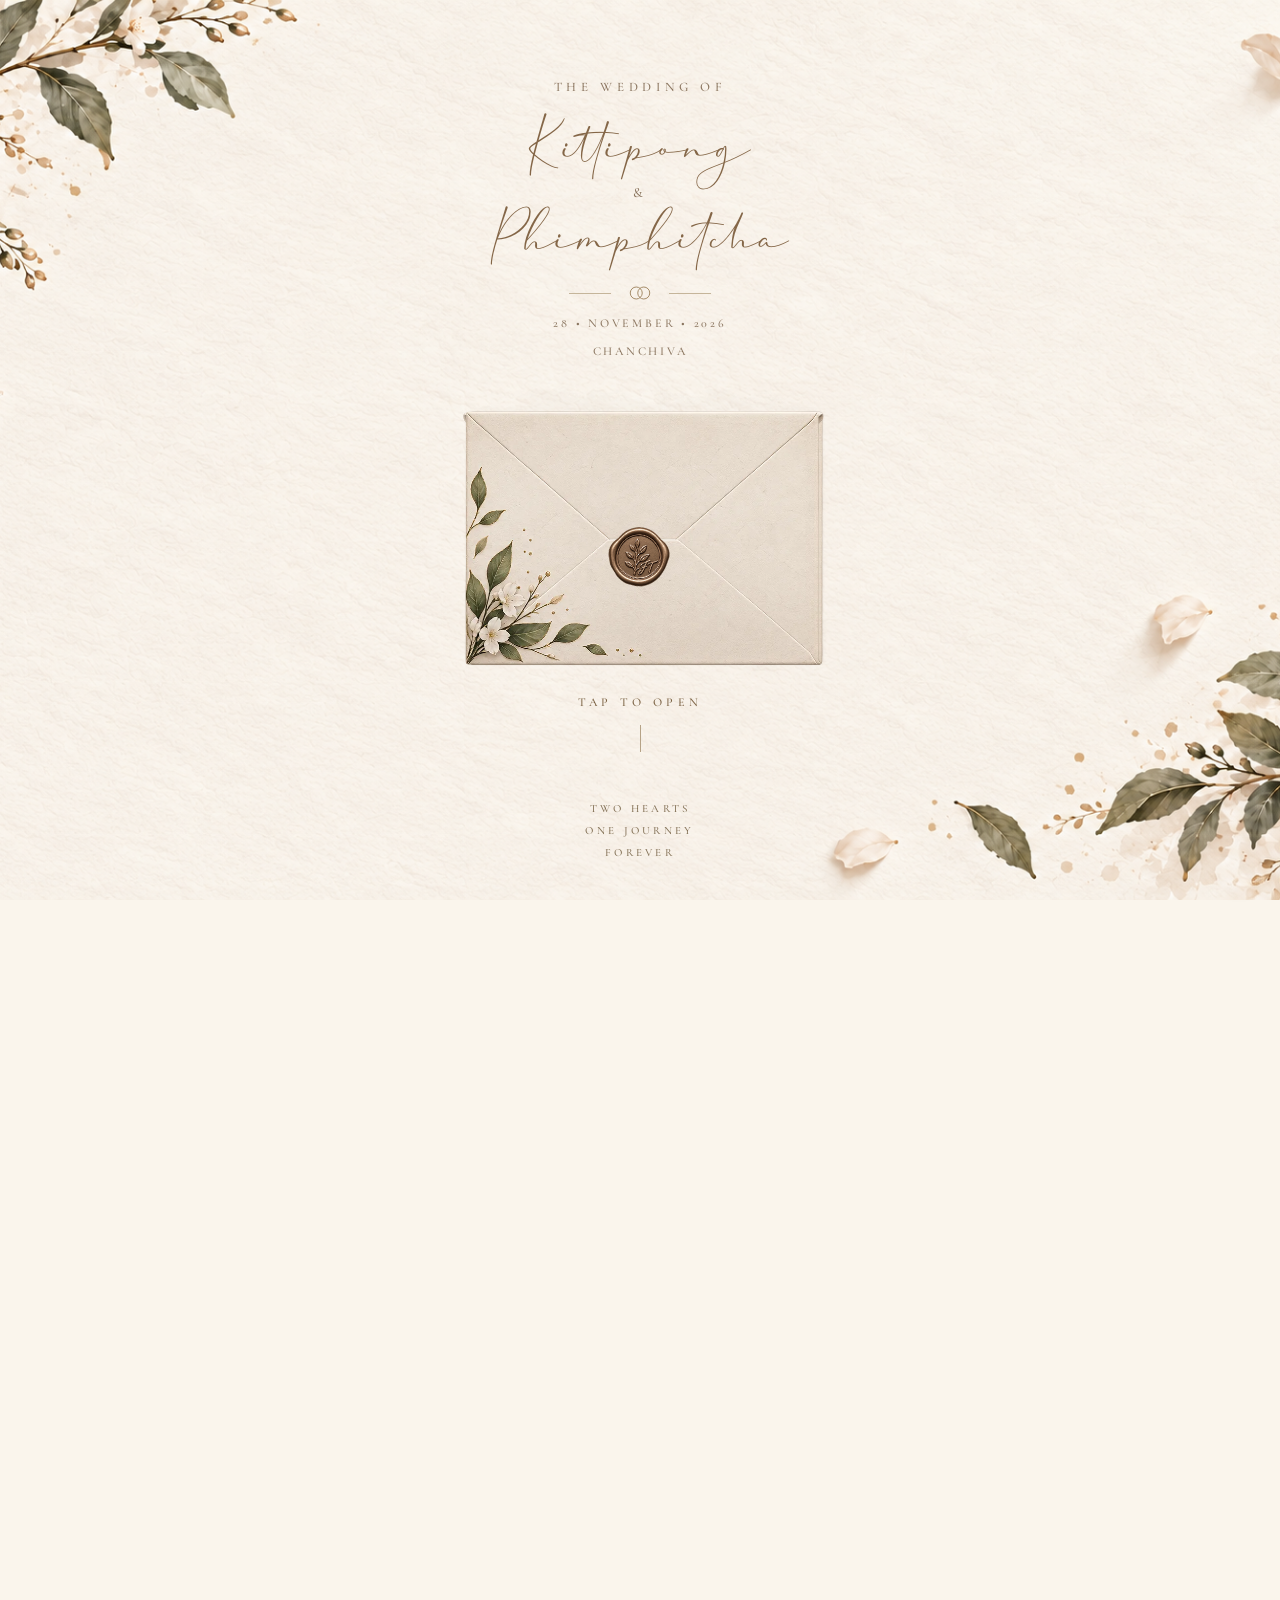
==== commit 8556afe7: "Add files via upload" ====
--- a/index.html
+++ b/index.html
@@ -274,7 +274,7 @@
     <div class="container">
       <form class="gift-panel" id="giftForm">
         <img class="payment-qr" src="assets/payment-qr.png" alt="QR PromptPay สำหรับร่วมแสดงความยินดี">
-        <div class="gift-fields">
+        <div class="gift-fields" id="giftFields">
           <div class="f-row">
             <label for="transferName">ชื่อผู้โอน</label>
             <input type="text" id="transferName" name="transferName" required placeholder="ชื่อ-นามสกุล">
@@ -282,13 +282,20 @@
           <div class="f-row">
             <label class="slip-label" for="transferSlip">แนบสลิปการโอนเงิน <span>เลือกไฟล์</span></label>
             <input class="slip-input" type="file" id="transferSlip" name="transferSlip" accept="image/*">
+            <div class="slip-selected" id="slipSelected" hidden>
+              <span class="slip-filename" id="slipFilename"></span>
+              <button type="button" class="slip-remove" id="slipRemoveBtn">ยกเลิกไฟล์</button>
+            </div>
           </div>
           <div class="f-row">
             <label for="giftMessage">เขียนคำอวยพรเล็ก ๆ น้อย ๆ</label>
             <textarea id="giftMessage" name="giftMessage" placeholder="ขอให้มีความสุขมาก ๆ ตลอดไป"></textarea>
           </div>
           <button type="submit" class="btn solid">ส่งความยินดี</button>
-          <p class="rsvp-note" id="giftNote">ขอบคุณสำหรับความรักและคำอวยพรนะคะ/ครับ</p>
+        </div>
+        <div class="rsvp-success" id="giftSuccess" hidden>
+          <p class="rsvp-success-text">ส่งความยินดีเรียบร้อยแล้ว</p>
+          <button type="button" class="btn" id="giftResubmitBtn">ส่งอีกครั้ง</button>
         </div>
       </form>
     </div>
@@ -308,23 +315,28 @@
         โดยแก้ที่ฟังก์ชัน handleRsvpSubmit() ด้านล่าง (เช่น เปลี่ยนเป็น fetch('URL ปลายทาง', {...}))
       -->
       <form class="rsvp-panel" id="rsvpForm">
-        <div class="f-row">
-          <label for="rsvpName">ชื่อ-นามสกุล</label>
-          <input type="text" id="rsvpName" name="name" required placeholder="ชื่อของคุณ">
-        </div>
-        <div class="f-row">
-          <label for="rsvpCount">จำนวนแขกที่มาร่วมงาน (รวมตัวท่านเอง)</label>
-          <input type="number" id="rsvpCount" name="guests" min="1" value="1" required>
-        </div>
-        <div class="f-row">
-          <label>การเข้าร่วมงาน</label>
-          <div class="radio-group">
-            <label><input type="radio" name="attending" value="yes" checked> ยินดีเข้าร่วม</label>
-            <label><input type="radio" name="attending" value="no"> ไม่สะดวกเข้าร่วม</label>
-          </div>
-        </div>
-        <button type="submit" class="btn">ส่งคำตอบรับ</button>
-        <p class="rsvp-note" id="rsvpNote">ขอบคุณที่ยืนยันมานะคะ/ครับ พบกันวันที่ 28 พฤศจิกายน 2026</p>
+        <div class="rsvp-fields" id="rsvpFields">
+          <div class="f-row">
+            <label for="rsvpName">ชื่อ-นามสกุล</label>
+            <input type="text" id="rsvpName" name="name" required placeholder="ชื่อของคุณ">
+          </div>
+          <div class="f-row">
+            <label for="rsvpCount">จำนวนแขกที่มาร่วมงาน (รวมตัวท่านเอง)</label>
+            <input type="number" id="rsvpCount" name="guests" min="1" value="1" required>
+          </div>
+          <div class="f-row">
+            <label>การเข้าร่วมงาน</label>
+            <div class="radio-group">
+              <label><input type="radio" name="attending" value="yes" checked> ยินดีเข้าร่วม</label>
+              <label><input type="radio" name="attending" value="no"> ไม่สะดวกเข้าร่วม</label>
+            </div>
+          </div>
+          <button type="submit" class="btn">ส่งคำตอบรับ</button>
+        </div>
+        <div class="rsvp-success" id="rsvpSuccess" hidden>
+          <p class="rsvp-success-text">ได้ตอบรับคำเชิญเรียบร้อยแล้ว</p>
+          <button type="button" class="btn" id="rsvpResubmitBtn">ส่งคำตอบอีกครั้ง</button>
+        </div>
       </form>
     </div>
   </section>
@@ -338,6 +350,51 @@
 
 </div>
 
+<!-- อยู่นอก #site ตั้งใจ: #site มี transform (scale) ตอนเปิดการ์ดจบแล้ว ซึ่งจะทำให้
+     position:fixed ของลูกข้างในยึดกับ #site แทนจอจริง ป็อปอัปเลยต้องอยู่นอกเพื่อให้กึ่งกลางจอเป๊ะ -->
+<div class="rsvp-confirm-overlay" id="rsvpConfirmOverlay" hidden>
+  <div class="rsvp-confirm-box">
+    <button type="button" class="rsvp-confirm-close" id="rsvpConfirmClose" aria-label="ปิด">&times;</button>
+    <span class="rsvp-confirm-corner rsvp-confirm-corner-tl" aria-hidden="true"></span>
+    <span class="rsvp-confirm-corner rsvp-confirm-corner-br" aria-hidden="true"></span>
+    <p class="rsvp-confirm-thankyou">Thank you</p>
+    <p class="rsvp-confirm-title">ยืนยันข้อมูลการตอบรับ</p>
+    <div class="rsvp-confirm-divider" aria-hidden="true">
+      <svg viewBox="0 0 24 16" width="22" height="15" fill="none" stroke="currentColor" stroke-width="1.2"><path d="M12 15C12 15 3 11 3 5C3 5 9 3 12 8C15 3 21 5 21 5C21 11 12 15 12 15Z"/></svg>
+    </div>
+    <div class="rsvp-confirm-summary" id="rsvpConfirmSummary"></div>
+    <div class="rsvp-confirm-actions">
+      <button type="button" class="rsvp-confirm-btn rsvp-confirm-btn-outline" id="rsvpConfirmCancel">แก้ไขอีกครั้ง</button>
+      <button type="button" class="rsvp-confirm-btn rsvp-confirm-btn-solid" id="rsvpConfirmOk">ยืนยัน <span aria-hidden="true">&rarr;</span></button>
+    </div>
+    <div class="rsvp-confirm-divider rsvp-confirm-divider-small" aria-hidden="true">
+      <svg viewBox="0 0 24 16" width="16" height="11" fill="none" stroke="currentColor" stroke-width="1.2"><path d="M12 15C12 15 3 11 3 5C3 5 9 3 12 8C15 3 21 5 21 5C21 11 12 15 12 15Z"/></svg>
+    </div>
+    <p class="rsvp-confirm-footer">SEE YOU THERE</p>
+  </div>
+</div>
+
+<div class="rsvp-confirm-overlay" id="giftConfirmOverlay" hidden>
+  <div class="rsvp-confirm-box">
+    <button type="button" class="rsvp-confirm-close" id="giftConfirmClose" aria-label="ปิด">&times;</button>
+    <span class="rsvp-confirm-corner rsvp-confirm-corner-tl" aria-hidden="true"></span>
+    <span class="rsvp-confirm-corner rsvp-confirm-corner-br" aria-hidden="true"></span>
+    <p class="rsvp-confirm-thankyou">Thank you</p>
+    <p class="rsvp-confirm-title">ยืนยันการส่งความยินดี</p>
+    <div class="rsvp-confirm-divider" aria-hidden="true">
+      <svg viewBox="0 0 24 16" width="22" height="15" fill="none" stroke="currentColor" stroke-width="1.2"><path d="M12 15C12 15 3 11 3 5C3 5 9 3 12 8C15 3 21 5 21 5C21 11 12 15 12 15Z"/></svg>
+    </div>
+    <div class="rsvp-confirm-actions">
+      <button type="button" class="rsvp-confirm-btn rsvp-confirm-btn-outline" id="giftConfirmCancel">ยกเลิก</button>
+      <button type="button" class="rsvp-confirm-btn rsvp-confirm-btn-solid" id="giftConfirmOk">ยืนยัน <span aria-hidden="true">&rarr;</span></button>
+    </div>
+    <div class="rsvp-confirm-divider rsvp-confirm-divider-small" aria-hidden="true">
+      <svg viewBox="0 0 24 16" width="16" height="11" fill="none" stroke="currentColor" stroke-width="1.2"><path d="M12 15C12 15 3 11 3 5C3 5 9 3 12 8C15 3 21 5 21 5C21 11 12 15 12 15Z"/></svg>
+    </div>
+    <p class="rsvp-confirm-footer">WITH LOVE</p>
+  </div>
+</div>
+
 <script src="script.js"></script>
 </body>
 </html>
--- a/style.css
+++ b/style.css
@@ -822,6 +822,99 @@
 .rsvp-note{ margin-top:14px; font-size:13px; color:var(--brown); text-align:center; display:none; }
 .rsvp-note.show{ display:block; }
 
+/* ช่องจำนวนแขก: ปิด/เทา เมื่อเลือก "ไม่สะดวกเข้าร่วม" */
+.f-row input[type=number]:disabled{
+  background:var(--paper-deep); color:var(--brown); opacity:.65; cursor:not-allowed;
+}
+
+/* สถานะสำเร็จ: แทนที่ฟอร์มทั้งหมดหลังยืนยันคำตอบ */
+.rsvp-success{ text-align:center; padding:6px 0 2px; }
+.rsvp-success-text{
+  font-family:var(--serif-en); font-style:italic; font-size:clamp(19px, 3vw, 22px);
+  color:var(--sage-deep); margin-bottom:20px;
+}
+.rsvp-success .btn{ width:100%; text-align:center; cursor:pointer; }
+
+/* ป็อปอัปยืนยันข้อมูลก่อนส่งจริง — Minimal Luxury: ivory/cream + warm brown + muted sage */
+.rsvp-confirm-overlay{
+  position:fixed; inset:0; z-index:500;
+  display:flex; align-items:center; justify-content:center;
+  background:rgba(48,40,30,.5);
+  -webkit-backdrop-filter:blur(3px); backdrop-filter:blur(3px);
+  padding:24px;
+}
+.rsvp-confirm-overlay[hidden]{ display:none; }
+.rsvp-confirm-box{
+  position:relative;
+  width:100%; max-width:420px;
+  background:var(--ivory);
+  border:1px solid rgba(122,97,66,.35);
+  border-radius:16px;
+  padding:40px 34px 30px;
+  text-align:center;
+  box-shadow:0 24px 60px rgba(58,48,37,.28);
+  overflow:hidden;
+}
+.rsvp-confirm-close{
+  position:absolute; top:14px; right:16px; z-index:2;
+  background:none; border:none; padding:4px;
+  font-size:20px; line-height:1; color:var(--brown);
+  cursor:pointer; transition:color .2s ease;
+}
+.rsvp-confirm-close:hover{ color:var(--brown-deep); }
+.rsvp-confirm-corner{
+  position:absolute; z-index:0;
+  width:120px; height:120px;
+  background-size:contain; background-repeat:no-repeat;
+  opacity:.8; filter:saturate(.8); pointer-events:none;
+}
+.rsvp-confirm-corner-tl{ top:-18px; left:-18px; background-image:url('assets/hero-flowers-top-right.png'); transform:scaleX(-1); }
+.rsvp-confirm-corner-br{ bottom:-18px; right:-18px; background-image:url('assets/hero-flowers-bottom-left.png'); transform:scaleX(-1); }
+.rsvp-confirm-box > *{ position:relative; z-index:1; }
+.rsvp-confirm-thankyou{
+  font-family:'Cherolina', var(--script); font-size:clamp(30px, 6vw, 38px);
+  font-weight:400; color:var(--brown-deep); margin-bottom:2px; line-height:1;
+}
+.rsvp-confirm-title{
+  font-family:var(--serif-th); font-weight:600; font-size:19px; color:var(--ink); margin-bottom:14px;
+}
+.rsvp-confirm-divider{
+  display:flex; align-items:center; justify-content:center; gap:12px;
+  color:var(--sage-deep); margin-bottom:20px;
+}
+.rsvp-confirm-divider::before, .rsvp-confirm-divider::after{
+  content:''; width:44px; height:1px; background:rgba(185,167,125,.4);
+}
+.rsvp-confirm-divider-small{ margin:18px 0 8px; }
+.rsvp-confirm-divider-small::before, .rsvp-confirm-divider-small::after{ width:30px; }
+.rsvp-confirm-summary{
+  background:var(--paper); border-radius:10px;
+  padding:16px 20px; margin-bottom:24px; text-align:left;
+}
+.rsvp-confirm-row{ display:flex; gap:12px; padding:5px 0; font-size:14px; align-items:baseline; }
+.rsvp-confirm-label{ flex:0 0 auto; min-width:96px; color:var(--brown-deep); font-weight:600; }
+.rsvp-confirm-label::after{ content:':'; margin-left:2px; }
+.rsvp-confirm-value{ color:var(--ink); font-weight:500; word-break:break-word; }
+.rsvp-confirm-actions{ display:flex; gap:12px; }
+.rsvp-confirm-btn{
+  flex:1; padding:13px 14px; border-radius:30px;
+  font-family:var(--serif-th); font-size:14px; letter-spacing:.02em;
+  cursor:pointer; display:flex; align-items:center; justify-content:center; gap:6px;
+  transition:opacity .2s ease, background .2s ease;
+}
+.rsvp-confirm-btn-outline{ background:var(--ivory); border:1px solid var(--brown-deep); color:var(--brown-deep); }
+.rsvp-confirm-btn-outline:hover{ background:var(--paper); }
+.rsvp-confirm-btn-solid{ background:var(--sage-deep); border:1px solid var(--sage-deep); color:var(--ivory); }
+.rsvp-confirm-btn-solid:hover{ background:var(--brown-deep); border-color:var(--brown-deep); }
+.rsvp-confirm-footer{
+  margin-top:2px; font-size:11px; letter-spacing:.35em; color:var(--brown); text-transform:uppercase;
+}
+@media(max-width:480px){
+  .rsvp-confirm-box{ padding:34px 22px 24px; }
+  .rsvp-confirm-corner{ width:90px; height:90px; }
+  .rsvp-confirm-actions{ flex-direction:column; }
+}
+
 /* ---- Footer ---- */
 footer{
   padding:40px 24px 30px;
@@ -973,6 +1066,18 @@
 .slip-input{ position:absolute; inline-size:1px; block-size:1px; opacity:0; }
 .slip-label{ display:flex !important; align-items:center; justify-content:space-between; gap:12px; cursor:pointer; }
 .slip-label span{ padding:8px 12px; border:1px solid var(--sage-deep); color:var(--sage-deep); font-size:12px; }
+.slip-selected{
+  display:flex; align-items:center; justify-content:space-between; gap:10px;
+  margin-top:8px; padding:9px 12px;
+  background:var(--paper); border:1px solid var(--line); font-size:13px;
+}
+.slip-selected[hidden]{ display:none; }
+.slip-filename{ overflow:hidden; text-overflow:ellipsis; white-space:nowrap; color:var(--brown-deep); }
+.slip-remove{
+  flex:none; background:none; border:none; padding:0;
+  color:var(--brown); font-size:12px; text-decoration:underline; cursor:pointer;
+}
+.slip-remove:hover{ color:var(--brown-deep); }
 
 /* ---- Invitation exit ---- */
 .card-holder.fullscreen.fly-away{
@@ -1358,9 +1463,24 @@
  #opening-screen .opening-motto{bottom:4%}
 }
 @media(min-aspect-ratio:1/1){
- #opening-screen{background:#f8f3e9}
- #opening-screen .opening-florals{display:block;opacity:1}
+ #opening-screen{background:#f8f3e9 url('assets/opening-desktop-paper.png') center/cover no-repeat}
+ #opening-screen .opening-florals{display:none}
  #opening-screen .floral-top-left,#opening-screen .floral-bottom-right{display:block;top:0;bottom:0;width:42%;height:100%;transform:none;background-image:url('assets/opening-reference-paper.png');background-size:auto 100%;background-repeat:no-repeat}
  #opening-screen .floral-top-left{left:0;background-position:left top;mask-image:linear-gradient(to right,#000 65%,transparent);-webkit-mask-image:linear-gradient(to right,#000 65%,transparent)}
  #opening-screen .floral-bottom-right{right:0;background-position:right bottom;mask-image:linear-gradient(to left,#000 65%,transparent);-webkit-mask-image:linear-gradient(to left,#000 65%,transparent)}
 }
+
+/* Use the landscape artwork at its natural proportions on desktop. */
+@media(min-width:768px) and (min-aspect-ratio:1/1){
+ .hero-botanical.hero-reference-scene::before{
+  background-image:url('assets/hero-reference-desktop.png');
+  background-size:cover;
+  background-position:center;
+ }
+}
+@media(min-width:768px) and (min-aspect-ratio:1/1){
+ .hero-botanical.hero-reference-scene::before{
+  background-image:url('assets/opening-desktop-paper.png');
+  transform:scaleX(-1);
+ }
+}
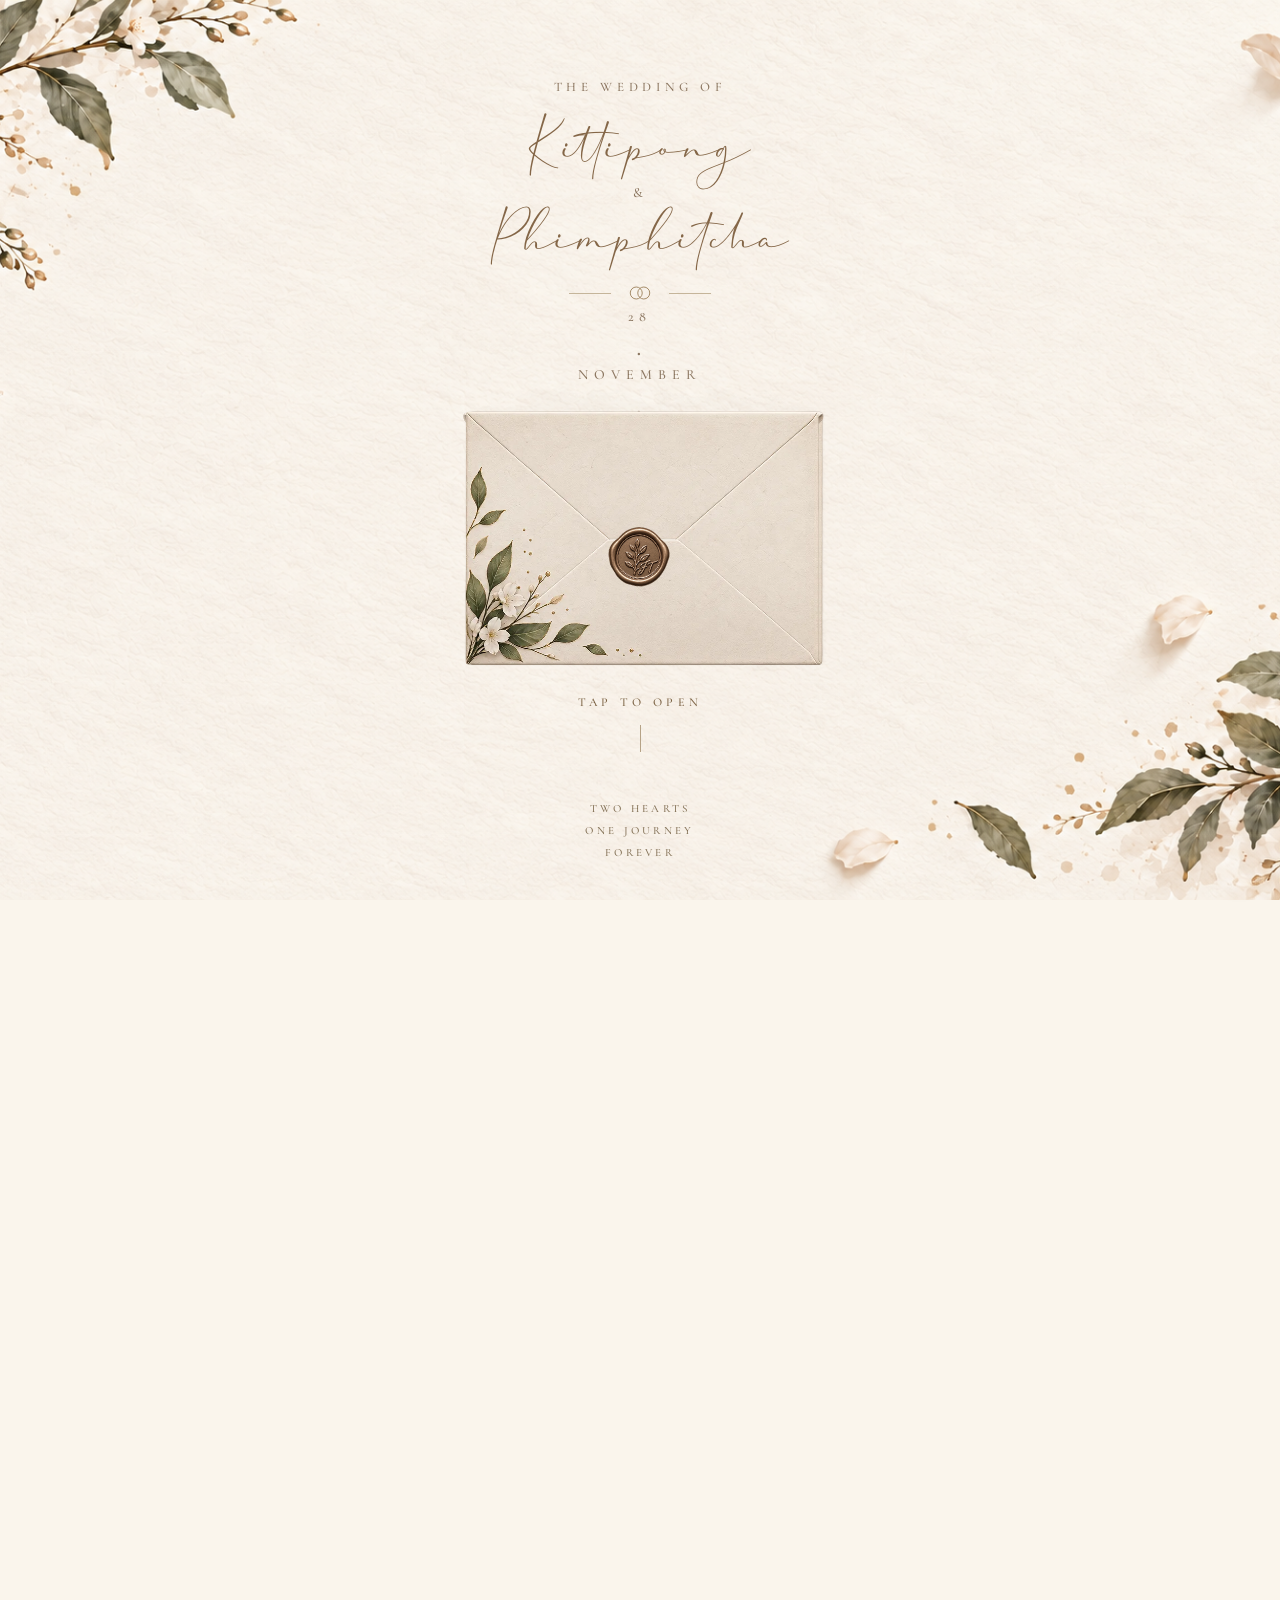
==== commit d8354954: "Add files via upload" ====
--- a/index.html
+++ b/index.html
@@ -28,9 +28,9 @@
   <!-- ข้อความอยู่หลังชั้นซองและการ์ด จึงถูกการ์ดทับได้ระหว่างเปิด -->
   <div class="opening-message" aria-hidden="true">
     <span>THE WEDDING OF</span>
-    <strong><i>Kittipong</i><b>&amp;</b><i>Phimphitcha</i></strong>
+    <strong><i id="openNameA">Kittipong</i><b>&amp;</b><i id="openNameB">Phimphitcha</i></strong>
     <div class="opening-rings"><svg viewBox="0 0 40 24" width="30" height="20" fill="none" stroke="currentColor" stroke-width="1.2" aria-hidden="true"><circle cx="15" cy="12" r="8"/><circle cx="25" cy="12" r="8"/></svg></div>
-    <em>28 • NOVEMBER • 2026<br>CHANCHIVA</em>
+    <em><span id="openDay">28</span> • <span id="openMonth">NOVEMBER</span> • <span id="openYear">2026</span><br><span id="openVenue">CHANCHIVA</span></em>
   </div>
   <div class="envelope-stage" id="envelopeStage">
 
@@ -127,12 +127,12 @@
     </div>
     <div class="hero-copy">
       <div class="kicker">The Wedding Of</div>
-      <h1><span class="hero-name">Kittipong</span><span class="amp">&amp;</span><span class="hero-name">Phimphitcha</span></h1>
-      <div class="venue"><!-- ข้อมูลสถานที่: แก้ชื่อสถานที่จัดงานตรงนี้ --> Chanchiva</div>
+      <h1><span class="hero-name" id="heroNameA">Kittipong</span><span class="amp">&amp;</span><span class="hero-name" id="heroNameB">Phimphitcha</span></h1>
+      <div class="venue" id="heroVenue"><!-- ข้อมูลสถานที่: แก้ชื่อสถานที่จัดงานตรงนี้ --> Chanchiva</div>
       <div class="date-row">
-        <span>28</span><span class="dot"></span><span>November</span><span class="dot"></span><span>2026</span>
-      </div>
-      <p class="tagline">A little moment,<br>a lifetime together</p>
+        <span id="heroDay">28</span><span class="dot"></span><span id="heroMonth">November</span><span class="dot"></span><span id="heroYear">2026</span>
+      </div>
+      <p class="tagline" id="heroTagline">A little moment,<br>a lifetime together</p>
       <div class="hero-actions">
         <a class="hero-btn" href="#gift">
           <svg class="hero-btn-icon" viewBox="0 0 24 24" width="20" height="20" fill="none" stroke="currentColor" stroke-width="1.6" stroke-linecap="round" stroke-linejoin="round" aria-hidden="true"><path d="M12 20.2s-7.3-4.4-9.7-8.7C.7 8 2.1 4.3 5.6 3.8c2-.3 3.7.8 4.6 2.3.9-1.5 2.6-2.6 4.6-2.3 3.5.5 4.9 4.2 3.1 7.7-2.4 4.3-9.6 8.7-9.6 8.7z"/></svg>
@@ -161,7 +161,7 @@
         <span></span><svg viewBox="0 0 24 32" fill="none" stroke="currentColor" stroke-width="1.1" stroke-linecap="round" stroke-linejoin="round"><path d="M3 2h18M3 30h18M5 3v5c0 4 5 5 5 8s-5 4-5 8v5M19 3v5c0 4-5 5-5 8s5 4 5 8v5M8 26h8M8 7h8"/></svg><span></span>
       </div>
       <h2 class="eyebrow">Countdown</h2>
-      <p class="countdown-date">Until <time datetime="2026-11-28">28 November 2026</time></p>
+      <p class="countdown-date">Until <time datetime="2026-11-28" id="countdownTimeEl">28 November 2026</time></p>
       <div class="countdown-wrap" id="countdownWrap">
         <div class="cd-box"><div class="cd-num" id="cdDays">00</div><div class="cd-label">Days</div></div>
         <div class="cd-box"><div class="cd-num" id="cdHours">00</div><div class="cd-label">Hours</div></div>
@@ -181,10 +181,10 @@
     <div class="container center">
       <div class="schedule-heading-ornament" aria-hidden="true"><span>⚜</span></div>
       <div class="eyebrow">Wedding Day Schedule</div>
-      <p class="lede">ขอเรียนเชิญทุกท่านร่วมเป็นส่วนหนึ่งในวันพิเศษของเรา</p>
+      <p class="lede" id="scheduleLede">ขอเรียนเชิญทุกท่านร่วมเป็นส่วนหนึ่งในวันพิเศษของเรา</p>
     </div>
     <div class="container">
-      <div class="schedule-list">
+      <div class="schedule-list" id="scheduleList">
         <div class="sch-row">
           <div class="sch-time">16.29</div>
           <div class="schedule-icon icon-rings" aria-hidden="true"></div>
@@ -216,8 +216,8 @@
   <section class="section" id="gallery">
     <div class="container center">
       <div class="eyebrow">Gallery</div>
-      <!-- แทนที่ .g-cell ด้วย <img src="..."> เมื่อมีภาพจริง -->
-      <div class="gallery">
+      <!-- เนื้อหาในนี้จะถูกแทนที่อัตโนมัติด้วยรูปจริงจาก content.json (แก้ได้ที่หน้า admin.html) -->
+      <div class="gallery" id="galleryGrid">
         <div class="g-cell">ภาพที่ 1</div>
         <div class="g-cell">ภาพที่ 2</div>
         <div class="g-cell">ภาพที่ 3</div>
@@ -235,13 +235,13 @@
     <div class="container center">
       <div class="eyebrow">Location</div>
       <figure class="venue-art">
-        <img src="assets/chanchiva-venue.png" width="1484" height="1060" loading="lazy" decoding="async" alt="ภาพวาดสถานที่จัดงาน Chanchiva พร้อมโต๊ะจัดเลี้ยงกลางสวนและไฟประดับ">
+        <img id="venueImg" src="assets/chanchiva-venue.png" width="1484" height="1060" loading="lazy" decoding="async" alt="ภาพวาดสถานที่จัดงาน Chanchiva พร้อมโต๊ะจัดเลี้ยงกลางสวนและไฟประดับ">
       </figure>
       <div class="loc-box">
         <!-- ข้อมูลสถานที่: แก้ชื่อ/ที่อยู่จริงตรงนี้ -->
-        
-        <p>chanchiva, trat 23000</p>
-        <a class="btn solid" href="https://maps.app.goo.gl/iJ3Cxn6R8EV3e9rb6?g_st=ic" target="_blank" rel="noopener">เปิดใน Google Maps</a>
+
+        <p id="locAddress">chanchiva, trat 23000</p>
+        <a class="btn solid" id="locMapLink" href="https://maps.app.goo.gl/iJ3Cxn6R8EV3e9rb6?g_st=ic" target="_blank" rel="noopener">เปิดใน Google Maps</a>
       </div>
     </div>
   </section>
@@ -252,7 +252,7 @@
       <p class="dress-kicker">OUR SPECIAL DAY</p>
       <h2 class="eyebrow">Dress Code</h2>
       <div class="dress-divider" aria-hidden="true"></div>
-      <p class="lede">ขอเชิญแขกผู้มีเกียรติร่วมงานในโทนสีที่กลมกลืนกับธีมงาน</p>
+      <p class="lede" id="dresscodeLede">ขอเชิญแขกผู้มีเกียรติร่วมงานในโทนสีที่กลมกลืนกับธีมงาน</p>
       <div class="dress-row">
         <div class="dress-swatch"><div class="chip" style="background:#faf5ec"></div><span>Ivory</span></div>
         <div class="dress-swatch"><div class="chip" style="background:#d9c39c"></div><span>Champagne</span></div>
@@ -269,11 +269,11 @@
   <section class="section" id="gift">
     <div class="container center">
       <div class="eyebrow">With Love</div>
-      <p class="lede">ขอบคุณทุกความรักและคำอวยพรที่มอบให้ในวันพิเศษของเรา</p>
+      <p class="lede" id="giftLede">ขอบคุณทุกความรักและคำอวยพรที่มอบให้ในวันพิเศษของเรา</p>
     </div>
     <div class="container">
       <form class="gift-panel" id="giftForm">
-        <img class="payment-qr" src="assets/payment-qr.png" alt="QR PromptPay สำหรับร่วมแสดงความยินดี">
+        <img class="payment-qr" id="paymentQrImg" src="assets/payment-qr.png" alt="QR PromptPay สำหรับร่วมแสดงความยินดี">
         <div class="gift-fields" id="giftFields">
           <div class="f-row">
             <label for="transferName">ชื่อผู้โอน</label>
@@ -305,7 +305,7 @@
   <section class="section" id="rsvp">
     <div class="container center">
       <div class="eyebrow">ตอบรับคำเชิญ</div>
-      <p class="lede">กรุณายืนยันก่อนวันที่ ... เพื่อความสะดวกในการจัดเตรียมงาน</p>
+      <p class="lede" id="rsvpLede">กรุณายืนยันก่อนวันที่ ... เพื่อความสะดวกในการจัดเตรียมงาน</p>
     </div>
     <div class="container">
       <!--
@@ -343,9 +343,9 @@
 
   <!-- FOOTER -->
   <footer>
-    <div class="f-names">Kittipong &amp; Phimphitcha</div>
-    <div class="f-date">28 . 11 . 2026 &nbsp;—&nbsp; Chanchiva</div>
-    <div class="f-note">A little moment, a lifetime together</div>
+    <div class="f-names" id="footerNames">Kittipong &amp; Phimphitcha</div>
+    <div class="f-date" id="footerDate">28 . 11 . 2026 &nbsp;—&nbsp; Chanchiva</div>
+    <div class="f-note" id="footerNote">A little moment, a lifetime together</div>
   </footer>
 
 </div>
--- a/style.css
+++ b/style.css
@@ -695,6 +695,7 @@
   transition:transform .35s ease, border-color .35s ease;
 }
 .g-cell:hover{ transform:rotate(-1.5deg) translateY(-4px); border-color:var(--sage-deep); }
+.g-cell.g-photo{ object-fit:cover; width:100%; height:100%; padding:0; border-style:solid; }
 
 /* ใช้ช่องดอกไม้จากภาพอ้างอิงเฉพาะสองตำแหน่ง เพื่อให้หน้าเนื้อหามีจังหวะแต่ไม่แน่นเกินไป */
 #story::after, #rsvp::after{
@@ -1477,10 +1478,10 @@
   background-size:cover;
   background-position:center;
  }
-}
+}
 @media(min-width:768px) and (min-aspect-ratio:1/1){
  .hero-botanical.hero-reference-scene::before{
   background-image:url('assets/opening-desktop-paper.png');
   transform:scaleX(-1);
  }
-}
+}
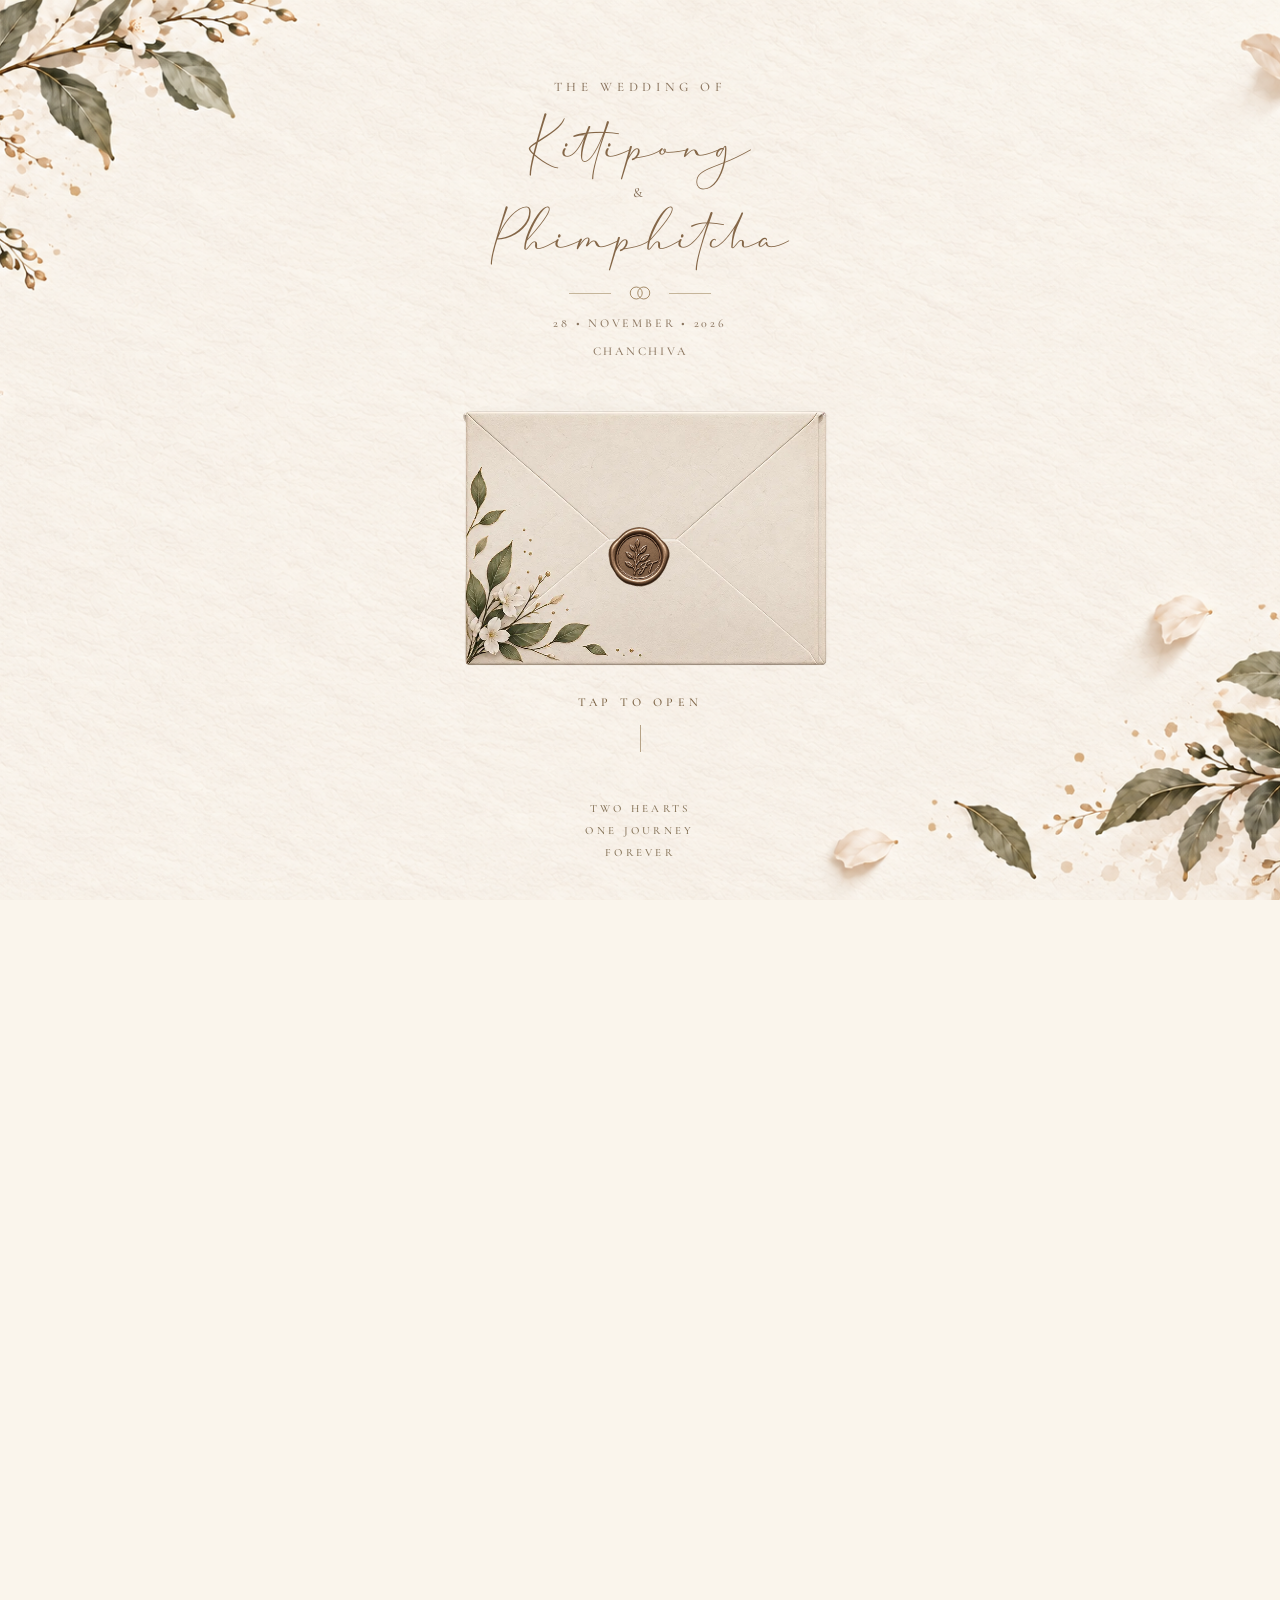
==== commit 5ed39e64: "Add files via upload" ====
--- a/index.html
+++ b/index.html
@@ -73,11 +73,6 @@
 <audio id="musicPlayer" loop preload="auto">
   <source src="assets/sweet-nothing.mp3" type="audio/mpeg">
 </audio>
-<button class="music-toggle" id="musicToggle" type="button" aria-pressed="false" aria-label="เล่น/หยุดเพลงประกอบ">
-  <svg class="icon-off" viewBox="0 0 24 24" width="19" height="19" fill="none" stroke="currentColor" stroke-width="1.7" stroke-linecap="round" stroke-linejoin="round" aria-hidden="true"><path d="M4 9v6h4l5 4V5L8 9H4z"/><path d="M4 4l16 16"/></svg>
-  <svg class="icon-on" viewBox="0 0 24 24" width="19" height="19" fill="none" stroke="currentColor" stroke-width="1.7" stroke-linecap="round" stroke-linejoin="round" aria-hidden="true"><path d="M4 9v6h4l5 4V5L8 9H4z"/><path d="M16.5 8.5a5 5 0 0 1 0 7"/><path d="M19 6a8.5 8.5 0 0 1 0 12"/></svg>
-</button>
-
 <!-- =========================================================
      MAIN SITE
      ========================================================= -->
@@ -265,47 +260,11 @@
     </div>
   </section>
 
-  <!-- 8) CONGRATULATIONS / GIFT -->
-  <section class="section" id="gift">
-    <div class="container center">
-      <div class="eyebrow">With Love</div>
-      <p class="lede" id="giftLede">ขอบคุณทุกความรักและคำอวยพรที่มอบให้ในวันพิเศษของเรา</p>
-    </div>
-    <div class="container">
-      <form class="gift-panel" id="giftForm">
-        <img class="payment-qr" id="paymentQrImg" src="assets/payment-qr.png" alt="QR PromptPay สำหรับร่วมแสดงความยินดี">
-        <div class="gift-fields" id="giftFields">
-          <div class="f-row">
-            <label for="transferName">ชื่อผู้โอน</label>
-            <input type="text" id="transferName" name="transferName" required placeholder="ชื่อ-นามสกุล">
-          </div>
-          <div class="f-row">
-            <label class="slip-label" for="transferSlip">แนบสลิปการโอนเงิน <span>เลือกไฟล์</span></label>
-            <input class="slip-input" type="file" id="transferSlip" name="transferSlip" accept="image/*">
-            <div class="slip-selected" id="slipSelected" hidden>
-              <span class="slip-filename" id="slipFilename"></span>
-              <button type="button" class="slip-remove" id="slipRemoveBtn">ยกเลิกไฟล์</button>
-            </div>
-          </div>
-          <div class="f-row">
-            <label for="giftMessage">เขียนคำอวยพรเล็ก ๆ น้อย ๆ</label>
-            <textarea id="giftMessage" name="giftMessage" placeholder="ขอให้มีความสุขมาก ๆ ตลอดไป"></textarea>
-          </div>
-          <button type="submit" class="btn solid">ส่งความยินดี</button>
-        </div>
-        <div class="rsvp-success" id="giftSuccess" hidden>
-          <p class="rsvp-success-text">ส่งความยินดีเรียบร้อยแล้ว</p>
-          <button type="button" class="btn" id="giftResubmitBtn">ส่งอีกครั้ง</button>
-        </div>
-      </form>
-    </div>
-  </section>
-
-  <!-- 9) RSVP -->
+  <!-- 8) RSVP -->
   <section class="section" id="rsvp">
     <div class="container center">
       <div class="eyebrow">ตอบรับคำเชิญ</div>
-      <p class="lede" id="rsvpLede">กรุณายืนยันก่อนวันที่ ... เพื่อความสะดวกในการจัดเตรียมงาน</p>
+      <p class="lede" id="rsvpLede">กรุณายืนยันก่อนวันที่ 1.11.69 เพื่อความสะดวกในการจัดเตรียมงาน</p>
     </div>
     <div class="container">
       <!--
@@ -336,6 +295,42 @@
         <div class="rsvp-success" id="rsvpSuccess" hidden>
           <p class="rsvp-success-text">ได้ตอบรับคำเชิญเรียบร้อยแล้ว</p>
           <button type="button" class="btn" id="rsvpResubmitBtn">ส่งคำตอบอีกครั้ง</button>
+        </div>
+      </form>
+    </div>
+  </section>
+
+  <!-- 9) CONGRATULATIONS / GIFT -->
+  <section class="section" id="gift">
+    <div class="container center">
+      <div class="eyebrow">With Love</div>
+      <p class="lede" id="giftLede">ขอบคุณทุกความรักและคำอวยพรที่มอบให้ในวันพิเศษของเรา</p>
+    </div>
+    <div class="container">
+      <form class="gift-panel" id="giftForm">
+        <img class="payment-qr" id="paymentQrImg" src="assets/payment-qr.png" alt="QR PromptPay สำหรับร่วมแสดงความยินดี">
+        <div class="gift-fields" id="giftFields">
+          <div class="f-row">
+            <label for="transferName">ชื่อผู้โอน</label>
+            <input type="text" id="transferName" name="transferName" required placeholder="ชื่อ-นามสกุล">
+          </div>
+          <div class="f-row">
+            <label class="slip-label" for="transferSlip">แนบสลิปการโอนเงิน <span>เลือกไฟล์</span></label>
+            <input class="slip-input" type="file" id="transferSlip" name="transferSlip" accept="image/*">
+            <div class="slip-selected" id="slipSelected" hidden>
+              <span class="slip-filename" id="slipFilename"></span>
+              <button type="button" class="slip-remove" id="slipRemoveBtn">ยกเลิกไฟล์</button>
+            </div>
+          </div>
+          <div class="f-row">
+            <label for="giftMessage">เขียนคำอวยพรเล็ก ๆ น้อย ๆ</label>
+            <textarea id="giftMessage" name="giftMessage" placeholder="ขอให้มีความสุขมาก ๆ ตลอดไป"></textarea>
+          </div>
+          <button type="submit" class="btn solid">ส่งความยินดี</button>
+        </div>
+        <div class="rsvp-success" id="giftSuccess" hidden>
+          <p class="rsvp-success-text">ส่งความยินดีเรียบร้อยแล้ว</p>
+          <button type="button" class="btn" id="giftResubmitBtn">ส่งอีกครั้ง</button>
         </div>
       </form>
     </div>
--- a/style.css
+++ b/style.css
@@ -29,7 +29,10 @@
 }
 
 *{ box-sizing:border-box; }
-html{ scroll-behavior:smooth; }
+/* กัน iOS Safari ขยายขนาดตัวอักษรอัตโนมัติ (text autosizing) ซึ่งทำให้ข้อความ
+   ในซองเปิดการ์ดและเมนู 3 ปุ่มบนหน้าฮีโร่ ล้นพื้นที่ที่ออกแบบไว้บนเครื่องจริง
+   ทั้งที่ตอนพรีวิวบนคอมพิวเตอร์ดูปกติ */
+html{ scroll-behavior:smooth; -webkit-text-size-adjust:100%; text-size-adjust:100%; }
 body{
   margin:0;
   font-family:var(--serif-th);
@@ -40,19 +43,6 @@
 }
 body.locked{ overflow:hidden; height:100vh; }
 html.hero-locked, body.hero-locked{ overflow:hidden; height:100%; overscroll-behavior:none; }
-.music-toggle{
-  position:fixed; z-index:20; right:18px; bottom:18px;
-  width:46px; height:46px; padding:0;
-  display:flex; align-items:center; justify-content:center;
-  border:1px solid rgba(96,74,49,.36); border-radius:50%; background:rgba(250,245,236,.92);
-  color:var(--ink); box-shadow:0 5px 18px rgba(80,60,38,.14); cursor:pointer;
-  font:500 18px var(--serif-en); letter-spacing:0; line-height:1;
-}
-.music-toggle[aria-pressed="true"]{ background:var(--sage-deep); border-color:var(--sage-deep); color:#fff; }
-.music-toggle svg{ display:none; }
-.music-toggle .icon-off{ display:block; }
-.music-toggle[aria-pressed="true"] .icon-off{ display:none; }
-.music-toggle[aria-pressed="true"] .icon-on{ display:block; }
 
 img{ max-width:100%; display:block; }
 h1,h2,h3{ margin:0; font-weight:500; }
@@ -186,6 +176,16 @@
   display:block; margin-top:27px; color:#8b7660; font:500 clamp(11px, 2.5vw, 14px)/1.85 'Cormorant Garamond', var(--serif-en);
   letter-spacing:.35em; text-transform:uppercase; font-style:normal;
 }
+/* บั๊กจริง: ".opening-message span" ด้านบนตั้งใจไว้สำหรับ span บรรทัด "THE WEDDING OF" เท่านั้น
+   แต่ selector นี้ไปจับ span ของวันที่/สถานที่ (#openDay #openMonth #openYear #openVenue) ที่อยู่ใน
+   <em> ด้วยโดยไม่ตั้งใจ ทำให้แต่ละคำ (28 / NOVEMBER / 2026 / CHANCHIVA) กลายเป็น display:block
+   แยกคนละบรรทัดเต็มความกว้าง แทนที่จะเรียงในบรรทัดเดียวกันแบบ "28 • NOVEMBER • 2026"
+   ทำให้บล็อกข้อความสูงเกินจนส่วนท้าย (2026, CHANCHIVA) ล้นไปโดนซองทับ — แก้โดยให้ span ที่อยู่ใน
+   em กลับไปเป็น inline ตามปกติ (เฉพาะจุดนี้ specificity สูงกว่า ".opening-message span" จึงชนะ) */
+.opening-message em span{
+  display:inline; margin-bottom:0; font:inherit; letter-spacing:inherit;
+  color:inherit; text-transform:inherit;
+}
 .opening-message::after{
   content:"○  ○"; display:block; width:150px; margin:17px auto 0; padding-top:12px;
   border-top:1px solid rgba(155,120,63,.65); color:#af8a52; font:400 24px/.55 'Cormorant Garamond', serif;
@@ -201,6 +201,11 @@
 }
 
 .env-back  { z-index:1; }
+/* envelope-back/pocket.webp มีขนาดจริง 768x615 ส่วน envelope-flap/closed.webp เป็น 783x615
+   (กว้างไม่เท่ากันแม้สูงเท่ากัน) พอใช้ object-fit:contain ร่วมกับกล่องที่สัดส่วน 783/615
+   สองรูปแรกเลยเหลือช่องว่างริมซ้าย-ขวาเล็กน้อย ทำให้ฝาซองกับตัวซองไม่สนิทกันพอดี
+   แก้โดยให้สองเลเยอร์นี้ยืดเต็มกล่อง (fill) แทน — ยืดแค่ ~2% แทบไม่เห็นความต่าง แต่ขอบจะชิดสนิทกับฝาซอง */
+.env-back, .env-pocket{ object-fit:fill; }
 
 /* การ์ด: สูงสุด 320px และรักษาสัดส่วนเดิมเสมอ
    บนหน้าจอแคบ ความสูงจะลดตามซอง จึงไม่ใหญ่กว่าตัวซอง */
@@ -311,7 +316,8 @@
 }
 /* 0.3–1.0s ซองปิดจางหาย + ฝาหมุนเปิด */
 .envelope-stage.flap-open .env-closed{ opacity:0; }
-.envelope-stage.flap-open .env-flap{ transform:perspective(1400px) rotateX(-178deg); }
+.envelope-stage.flap-open .env-flap {
+  transform:translate(2px, 4.3px) perspective(1400px) rotateX(-178deg);}
 /* หลังฝาหมุนเปิดเสร็จ ย้ายไปไว้หลังสุด เพื่อไม่ให้ทับการ์ดที่กำลังเลื่อนออก */
 .envelope-stage.flap-sent-back .env-flap{ z-index:0; }
 
